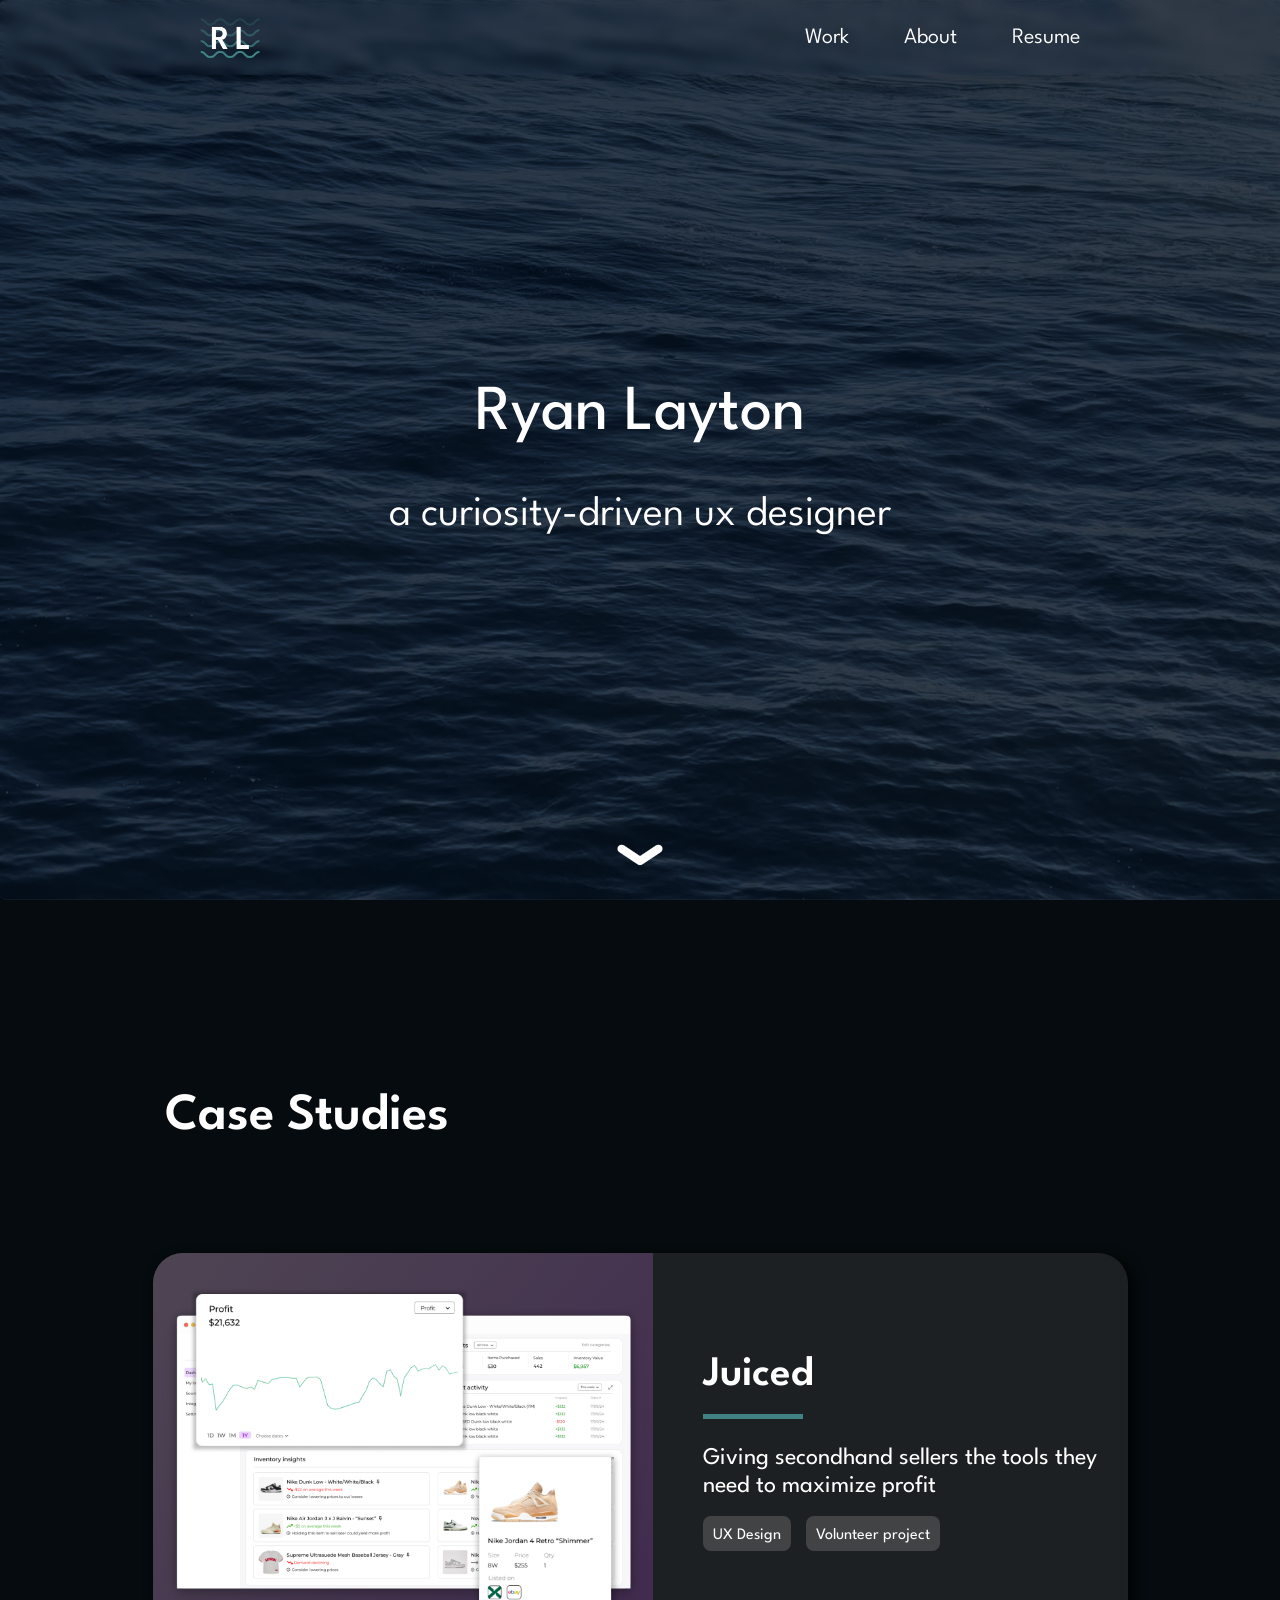
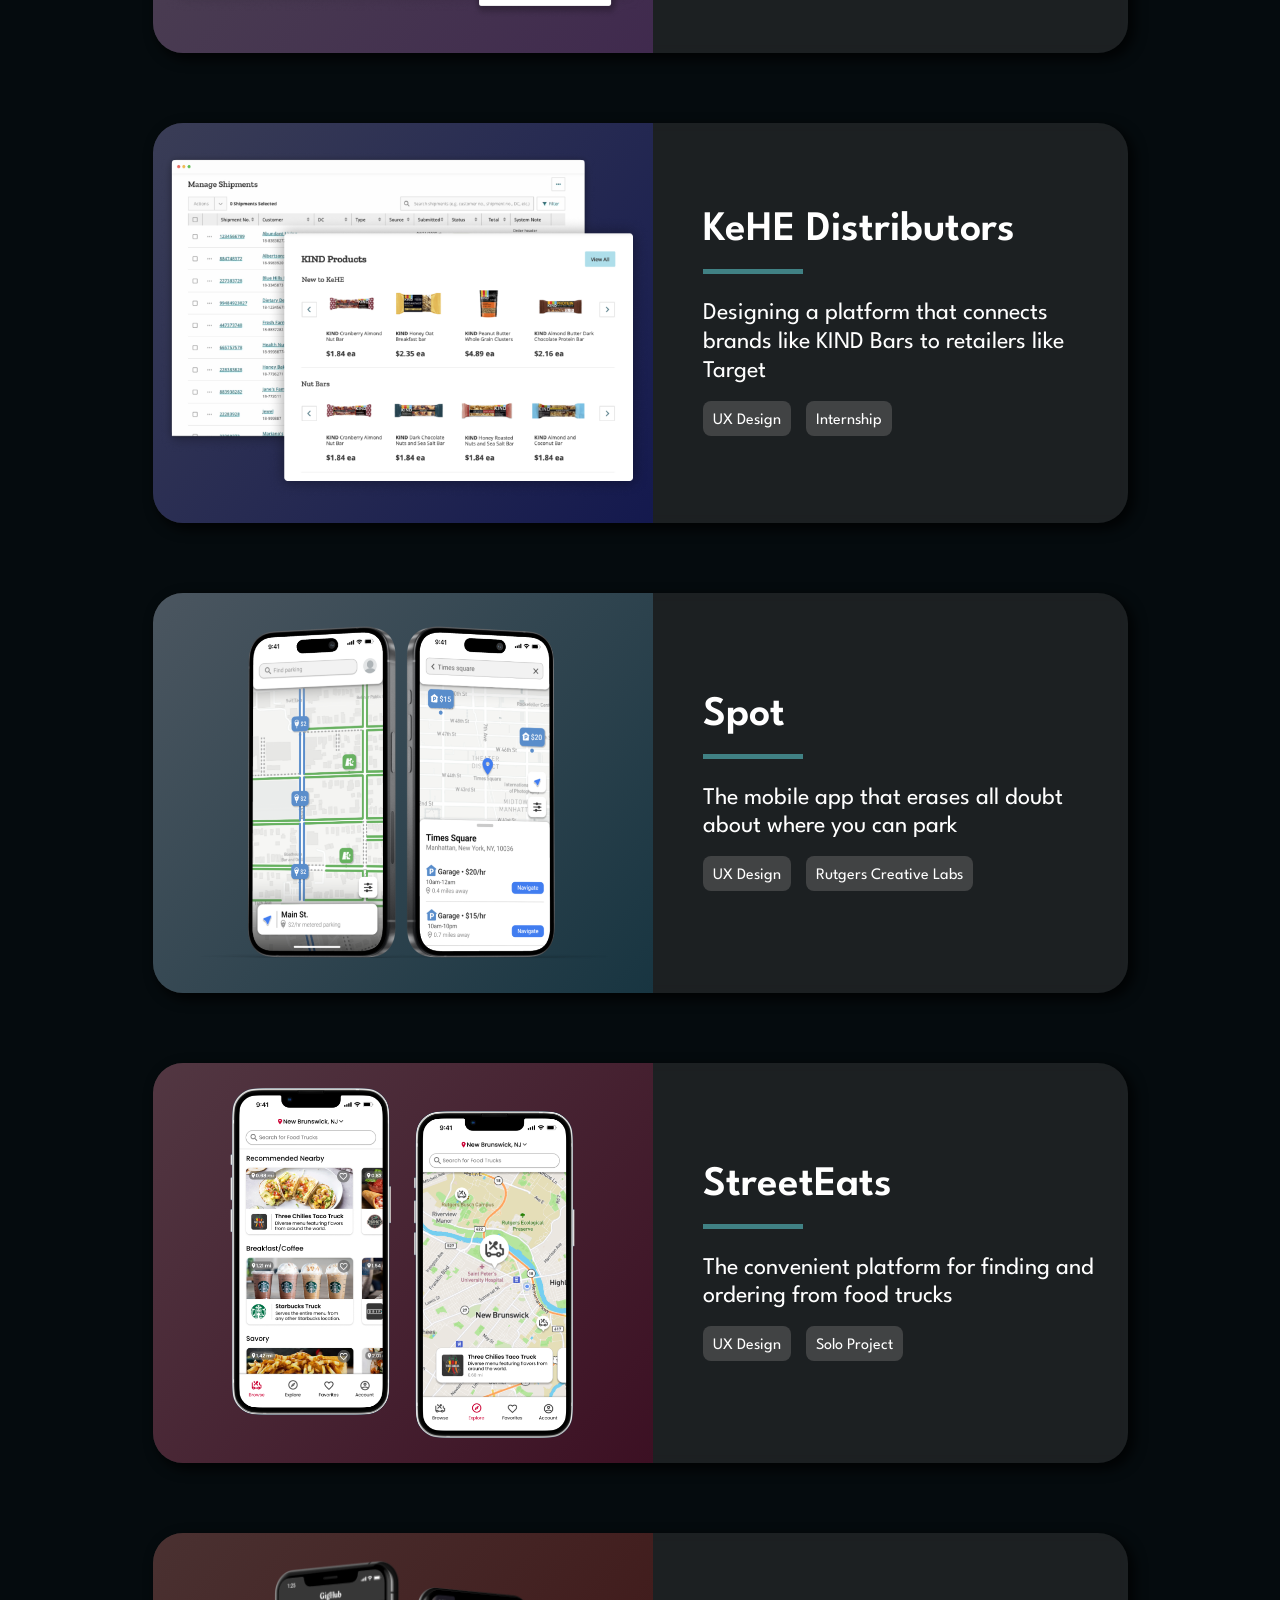
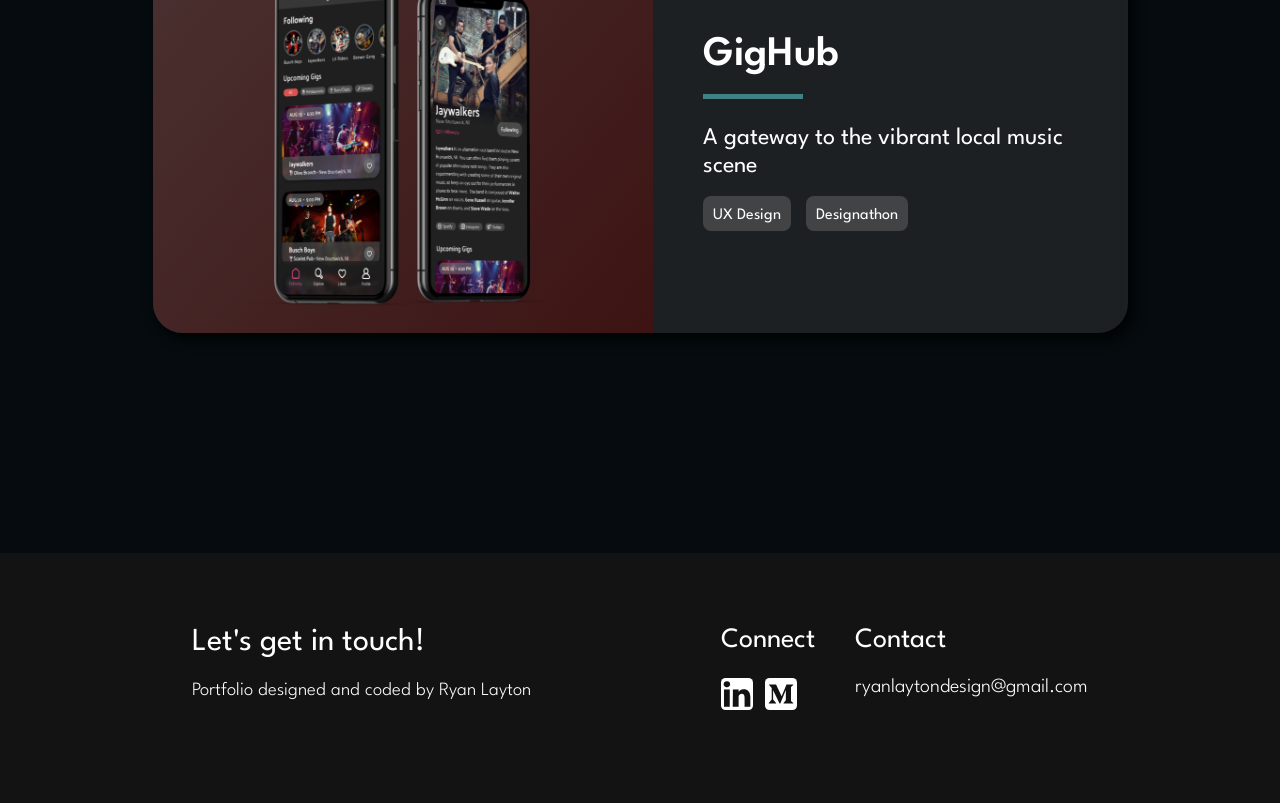
==== index.html @ edfad5f5 "email update, mobile index update" ====
<!DOCTYPE html>
<html lang="en" id="html">
  <style>@font-face {
    font-family: leagueSpartan;
    src: url(League_Spartan/LeagueSpartan-VariableFont_wght.ttf);
  }</style>
  <head>
    <meta charset="UTF-8" />
    <meta name="viewport" content="width=device-width, initial-scale=1.0" />
    <meta http-equiv="X-UA-Compatible" content="ie=edge" />
    <title>Ryan Layton - Portfolio</title>
    <link rel="stylesheet" href="styles.css"/>
    <link rel="icon" href="images/initials.png">
  </head>



  <section class="tabsgrid">
    <div class="name">
      <a href="./index.html"><img src="./images/initials.png" /></a>
    </div>
    <div class="tabs">
      <a id = "worklink" href="#work" onclick="showScroll()">Work</a>  
      <a href="./about.html">About</a>
      <a href="images/RYAN-LAYTON-RESUME.pdf" target="_blank">Resume</a>
    </div>
  </section>

  <section class="mobileHeader">
    <div id="mobilename">
      <a href="./index.html"><img src="./images/initials.png" /></a>
    </div>
    <div>
    <ul class="mobilemenuopen">
      <li><a class="menuItem" href="#work">Work</a></li>
      <li><a class="menuItem" href="./about.html">About</a></li>
      <li><a class="menuItem" href="images/RYAN-LAYTON-RESUME.pdf">Resume</a></li>
    </ul>
    <button class="mobilemenu">
      <i class ="menuIcon"><img src="images/mobilemenu.png" alt=""></i>
      <i class ="closeIcon"><img src="images/close.png" alt=""></i>
      </button>
    </div>
  

  </section>


  <div id="loader" class="center"></div>




  <section id ="landingScreen">

    
    <video id="backgroundvid" autoplay loop muted poster="images/oceanstill.png">
      <source src="" type="video/mp4">
      </video>

      <iframe id ="realbackgroundvid" poster="images/oceanstill.png"
        src="https://www.youtube.com/embed/sc1GUArbsXk?modestbranding=1&fs=0&autoplay=1&mute=1&controls=0&loop=1&rel=0&showinfo=0&playlist=sc1GUArbsXk" title="YouTube video player"
        frameborder="0" allow="accelerometer; autoplay; clipboard-write; encrypted-media; gyroscope; picture-in-picture; web-share" referrerpolicy="strict-origin-when-cross-origin" allowfullscreen></iframe>

      <video id="backgroundvidmobile" autoplay loop muted playsinline poster="images/oceanstill.png">
        <source src="images/myoceanvid3endmobile.mp4" type="video/mp4">
        </video>

      <div id="landingText">
    <h1>Ryan Layton</h1>
    <h2>a curiosity-driven ux designer</h2>
      </div>
    <button id ="workarrow"><img src="images/chevrondown.png" alt="" id = "chevron"></button>
  </section>


    <body id="body">

    <section id="work">

      <div class="workTitle">      
        <h1>Case Studies</h1>
      </div>
      
      <div id="workCards">

        <a href="juiced.html"><div class="workCard"><div class = "imgcontainer"><img src="images/juicedthumbtest.png"loading="lazy"></div><div class="workcardtext"><h2>Juiced</h2><div class="line"></div><p>Giving secondhand sellers the tools they need to maximize profit</p><div class="projecttags"><div class="projecttag">UX Design</div><div class="projecttag">Volunteer project</div></div></div></div></a>
        <a href="kehe.html"><div class="workCard"><div class = "imgcontainer" style="background: linear-gradient(130deg, #3A3D56, #14194E);"><img src="images/kehethumb.png"loading="lazy"></div><div class="workcardtext"><h2>KeHE Distributors</h2><div class="line"></div><p>Designing a platform that connects brands like KIND Bars to retailers like Target</p><div class="projecttags"><div class="projecttag">UX Design</div><div class="projecttag">Internship</div></div></div></div></a>
        <a href="spot.html"><div class="workCard"><div class = "imgcontainer" style="background: linear-gradient(130deg, #4B5660, #183541);"><img src="images/spotthumbnew.png"loading="lazy"></div><div class="workcardtext"><h2>Spot</h2><div class="line"></div><p>The mobile app that erases all doubt about where you can park</p><div class="projecttags"><div class="projecttag">UX Design</div><div class="projecttag">Rutgers Creative Labs</div></div></div></div></a>
        <a href="foodtrucks.html"><div class="workCard"><div class = "imgcontainer" style="background: linear-gradient(130deg, #523742, #3c1023);"><img src="images/foodtruckthumbtest.png"loading="lazy"></div><div class="workcardtext"><h2>StreetEats</h2><div class="line"></div><p>The convenient platform for finding and ordering from food trucks</p><div class="projecttags"><div class="projecttag">UX Design</div><div class="projecttag">Solo Project</div></div></div></div></a>
        <a href="gighub.html"><div class="workCard"><div class = "imgcontainer" style="padding:0; background: linear-gradient(130deg, #4a3131, #3d1313)"><img src="images/gighubthumbtest.png"loading="lazy"></div><div class="workcardtext"><h2>GigHub</h2><div class="line"></div><p>A gateway to the vibrant local music scene	&nbsp;&nbsp;&nbsp;&nbsp;&nbsp;&nbsp;&nbsp;&nbsp;&nbsp;&nbsp;&nbsp;&nbsp;</p><div class="projecttags"><div class="projecttag">UX Design</div><div class="projecttag">Designathon</div></div></div></div></a>
      </div>

      </section>

 <section id="mobilework">

      <div class="workTitle">      
        <h1>Case Studies</h1>
      </div>
      
      <div id="mobileWorkCards">
        <div class="mobileWorkCard"><div><div class = "mobileImgContainer"><img src="images/spotthumbnew.png" loading="lazy" style="max-width:100%; height:auto;"></div><div><h2>Spot</h2><p>The most detailed parking app that accounts for every spot</p></div></div><a href="spot.html"><button>View Case Study</button></a></div>
        <div class="mobileWorkCard"><div><div class = "mobileImgContainer"><img src="images/kehethumb.png" loading="lazy"></div><div><h2>KeHE Distributors</h2><p>Enterprise design for the many processes in a whole foods distribution network</p></div></div><a href="kehe.html"><button>View Case Study</button></a></div>
        <div class="mobileWorkCard"><div><div class = "mobileImgContainer"><img src="images/foodtruckthumbtest.png" loading="lazy" style="max-width:80%; height:auto; margin-left:auto; margin-right:auto;"></div><div><h2>StreetEats</h2><p>The convenient platform for finding and ordering from food trucks</p></div></div><a href="foodtrucks.html"><button>View Case Study</button></a></div>
        <div class="mobileWorkCard"><div><div class = "mobileImgContainer" style="padding:0px;"><img src="images/gighubthumbtest.png" loading="lazy" style="max-width:80%; height:auto; margin-left:auto; margin-right:auto;"></div><div><h2>GigHub</h2><p>A gateway to the vibrant local music scene</p></div></div><a href="gighub.html"><button>View Case Study</button></a></div>
      </div>

    

    </section>

    <section id="footer">
      <div id="allFooterText">
      <div><div id="footerTitle">Let's get in touch!</div>    <div>
      <h3 id="footerNote">Portfolio designed and coded by Ryan Layton</h3>
    </div>  </div>
        <div style="margin-left:150px;">
          <h2>Connect</h2>
          <a href="https://www.linkedin.com/in/laytonryan/" target="_blank" style="margin-right:8px;"><img src="images/linkedin.svg" alt="" style ="height: 32px; width:32px;"></a>
          <a href="https://medium.com/@rylay" target="_blank" ><img src="images/medium.svg" alt="" style ="height: 32px; width:32px;"></a>
    </div>
    <div>
      <h2>Contact</h2>
      <a href="mailto:ryanlaytondesign@gmail.com" target="_blank">ryanlaytondesign@gmail.com</a>
      
    </div>


  </div>
    </section>
    <script src="script.js"></script>
    </body>
    </html>
---- styles.css ----
html{
  scroll-behavior: smooth;
}


.center {
  position: absolute;
  top: 0;
  bottom: 0;
  left: 0;
  right: 0;
  margin: auto;
  overflow:hidden;
}



#loader {    
  --r1: 154%;
  --r2: 68.5%;
  width:60px;
  height:60px;
  border-radius: 50%; 
  background:
    radial-gradient(var(--r1) var(--r2) at top   ,#0000 79.5%,#408184 80%),
    radial-gradient(var(--r1) var(--r2) at bottom,#408184 79.5%,#0000 80%),
    radial-gradient(var(--r1) var(--r2) at top   ,#0000 79.5%,#408184 80%),
    white;
  background-size: 50.5% 220%;
  background-position: -100% 0%,0% 0%,100% 0%;
  background-repeat:no-repeat;
  animation:wave 2s infinite linear;
}
@keyframes wave {
    33%  {background-position:    0% 33% ,100% 33% ,200% 33% }
    66%  {background-position: -100%  66%,0%   66% ,100% 66% }
    100% {background-position:    0% 100%,100% 100%,200% 100%}
}

.tabsgrid {
  width: 100%;
  height: 75px;
  display: flex;
  justify-content: space-between;
  background-color: rgba(52, 52, 52, 0.045);
  backdrop-filter: blur(5px);
  color: white;
  position: fixed;
  z-index: 3;
  box-shadow: 0px 18px 28px -10px rgba(0, 0, 0, 0.136);
}

.header {
  grid-area: header;
  background-color: black;
}

.tabs {
  display: flex;
  justify-content: space-between;
  align-items: center;
  text-decoration: none;
  width: 275px;
  color: white;
  margin-right:200px;
}

.name {
  display: flex;
  align-items: center;
  justify-content: center;
  margin-left:200px;
}

.tabs a {
  color: white;
  font-size: 22px;
  text-decoration: none;
  font-weight:350;
}

a.tabsgrid:hover {
  color: gray;
}

a:hover {
  color: gray;
}




.name img {
  width: 60px;
  height:auto;
  display: flex;
  align-items: center;
  justify-content: center;

}


.mobileHeader
{
  display:flex;
  height:48px;
  width:100vw;
  justify-content: space-between;
  top:0;
  position: fixed;
  color:white;
  display:none;
  background-color: rgba(52, 52, 52, 0.714);
  backdrop-filter: blur(10px);
  z-index: 3;
  box-shadow: 0px 18px 28px -10px rgba(0,0,0,0.73);
}


.closeIcon {
  display: none;
  z-index: 90;
}

.closeIcon img{
  max-width:24px;
  max-height:24px;
}

.mobilemenuopen{
  position: absolute;
  transform: translateY(-105%);
  transition: transform 0.4s;
  margin-top:0px;
  margin-left:-100px !important;
  margin-right: -100px !important;
  padding-top:100px;
  padding-left:0px;
  padding-right:0px;
  top: 0;
  left: 0;
  right: 0;
  bottom: 0;
  z-index: 10;
  background: rgba(0, 0, 0, 0.926);
  color: white;
  list-style: none;
  display: flex;
  flex-direction:column;
  align-items: center;
  align-content: center;
  justify-self: center;
  border:0px;
  margin-top: -18px;
  height:110vh;
}

.mobilemenuopen li{
  display:flex;
  flex-direction: column;
  align-content: center;
  justify-content: center;
  align-items: center;
  justify-content: center;
  width:100vw;

}
.menuItem{
  align-self:center;
  align-items: center;
  align-content:center;
  justify-content: center;
  justify-items: center;
  width:100%;
  text-align: center;
}


.mobilemenu{
  width:40px;
  height:40px;
  padding:25px;
  display:flex;
  margin-right:10px;
  justify-content: center;
  align-items: center;
  cursor: pointer;
  background-color: #0000;
  border: none;
  z-index: 50;
}

.mobilemenu img{
  height:32px;
  width:32px;
}

#mobilename {
  justify-self: flex-start;
  display:flex;
  justify-content: center;
  align-items: center;
}

#mobilename img {
  width: 80px;
  height:auto;
  padding:25px;
}


.mobilemenuopen a{
  text-decoration: none;
  color: white;
  font-size:28px;
  align-self:center;
  margin-left: auto;
  margin-right:auto;
}

.mobilemenuopen li{
  margin:25px;
}

.showMenu {
  transform: translateY(0);
}






#backgroundvid {
  height: 100vh;
  width: 100vw;
  object-fit: fill;
  left: 0;
  right: 0;
  top: 0;
  bottom: 0;
  z-index: -3;
  position:absolute;
}

#realbackgroundvid {
  min-height: 115vh;
  width: 200%;
  object-fit: fill;
  left: 0;
  right: 0;
  top: 0;
  bottom: 0;
  z-index: -1;
  margin-top:-100px;
  margin-bottom:-100px;
}


#backgroundvidmobile {
  width: 100%;
  height: 100vh;
  object-fit: cover;
  left: 0;
  right: 0;
  top: 0;
  bottom: 0;
  z-index: -1;
  display:none;
}

body{
  height:100%;
  background-color: #050B0E;
  margin: 0px;
  font-family: leagueSpartan;

}



#landingScreen{
  background-color: rgba(0, 12, 29, 0.794);
  height: 100vh;
  max-width: 100vw;
  display: flex;
  flex-direction: column;
  align-items: center;
  justify-content: center;
  color: white;
  scroll-snap-align: start;

}

#landingScreen h1{
  font-size:64px;
  font-weight:450;
}

#landingScreen h2{
  font-size: 42px;
  font-weight:350;
}

#landingText {
  position:absolute;
  top:auto;
  bottom:auto;
  text-align: center;
  align-self:center;
  justify-self: center;
}


#workarrow{
  position: absolute;
  bottom: 20px;
  border:none;
  background-color: #0000;
  cursor: pointer;
  height:60px;
  width:60px;
  display:flex;
  flex-direction: column;
  align-items: center;
}

#workarrow img{
  height:auto;
  width:60px;
}

#work{
  scroll-snap-align: start; 
  background-repeat: no-repeat;
  display: flex;
  flex-direction: column;
  align-items: center;
  padding-top: 150px;
  padding-left:20%;
  padding-right:20%;
  max-width: 100vw;
  padding-bottom:150px;


  background-image: url("images/topobg.png");
  background-position: center 300px;
  background-attachment:fixed;
  
  background-size: cover;

    }

#mobilework{
  display:none;
}

#work a{
  text-decoration: none;
}

#workCards{
  justify-content: left;
  align-items: left;
}

#work h1{
color: white;
font-size:52px;
align-self: flex-start;
width: 950px;
font-weight: 600;
}

#work h3{
    font-size:22px;
    font-weight: 400;
    line-height: 25px;
  }


.workCard{
  display: flex;
  justify-content: center;
  align-items: center;
  margin: 70px 50px 70px 50px;
  color: white;
  height:400px;
  width: 950px;
  box-shadow: 5px 5px 12px 2px rgba(0, 0, 0, 0.715);
  background-color: #4040406a;
  backdrop-filter: blur(5px);
  border-radius: 30px;
  padding:0px 25px 0px 0px;
  transition-duration: 0.3s; 
  transition-timing-function: ease; 
}

.workCard .line{
background-color: #408184;
height:5px;
width:100px;
margin-left:50px;
}

.mobileWorkCard{
  display:none;
}

.workCard h2{
  margin:0px 50px 20px 50px;
  font-size: 42px;
  font-weight:600;
  
}

.workCard p{
  margin:25px 0px 15px 50px;
  font-size:24px;
  line-height: 1.2;
}

.workCard .projecttags{
display:flex;
flex-direction: row;
margin:0px 0px 0px 50px;
}

.workCard .projecttag{
  background-color: #6f6f6f74;
  padding:12px 10px 8px 10px;
  margin:0px 15px 0px 0px;
  border-radius: 8px;
}

.workCard:hover{
  cursor: pointer;
  transform: scale(1.05);
  box-shadow: 5px 5px 18px 4px rgba(0, 0, 0, 0.553);
  transition: 0.5s;
}

.workCards a{
  text-decoration: none;
}

.imgcontainer
{
  width: 500px;
  min-width:500px;
  max-width:500px;
  height: 400px;
  display:flex;
  justify-content: center;
  border-radius: 30px 0px 0px 30px;
  padding:0px;
  background: linear-gradient(130deg, #4E4553, #402A4E);
  object-fit: scale-down;
}

.imgcontainer img
{
max-width: 500px;
margin:25px 25px 25px 25px;
object-fit: scale-down;
}

.workcardtext{
  width:550px;
  margin-top:0px;
}






#otherWorkCards{
  display: flex;
  flex-direction: row;
  flex-wrap:wrap;
  justify-content: space-between;
  color: white;
  width: 950px;
}

#otherWorkCards a {
text-decoration: none;
color:white;
}

.otherWorkCard{
  display: flex;
  flex-direction: column;
  justify-content: center;
  color: white;
  height:350px;
  width: 350px;
  margin-top: 50px;
  margin-bottom: 50px;
}


.otherWorkCard:hover{
  cursor: pointer;
  filter: brightness(60%)
}


.otherWorkCard img{
  width: 300px;
  height: 300px;
  object-fit: cover;
  border-radius:30px;
  box-shadow: 5px 5px 10px 2px rgba(0,0,0,.8);
}

#footer{
  height:250px;
  background-color: #131313;
  color: white;
  padding-left: 20%;
  padding-right:20%;
  display: flex;
  flex-direction: row;
}

#footerTitle{
  font-size:32px;
}

#footer h2
{
  font-weight:400;
  margin-bottom:25px;
  font-size:28px;
}

#footer h3
{
  font-weight:300;
  margin-top:25px;
}

#footerimg{
  height:175px;
  width:225px;
  margin-right: 50px;
  margin-top:50px;
  border-radius:30px;
}

#footer a{
  text-decoration: none;
  color: white;
  font-size: 20px;
  font-weight:300;
}


#footer a:hover{
  filter: brightness(60%)
}
#allFooterText
{
width:100%;
margin-top:50px;
display:flex;
flex-direction: row;
justify-content: space-between;
width:1000px;
margin-left:auto;
margin-right:auto;
}

#footerTitle{
  width:auto;
  margin-top:25px;
}

#footerNote{
  font-weight:200;
}

#footerText
{
  width: auto;  
  display:flex;
  justify-content: space-between;
  flex-direction: row;
}

@media  (min-aspect-ratio: 18/9) 

{ 
  #realbackgroundvid {
    min-height: 125vh;
    width: 200vw;
    object-fit: fill;
    left: 0;
    right: 0;
    top: 0;
    bottom: 0;
    z-index: -1;
    margin-top:-100px;
    margin-bottom:-100px;
  }
  }

  @media  (min-aspect-ratio: 20/9) 

{ 
  #realbackgroundvid {
    min-height: 140vh;
    width: 200vw;
    object-fit: fill;
    left: 0;
    right: 0;
    top: 0;
    bottom: 0;
    z-index: -1;
    margin-top:-100px;
    margin-bottom:-100px;
  }
  }


@media screen and (max-width: 850px) {

  .tabsgrid {
    display:none;
  }


  .mobileHeader{
    display:flex;
  }
  


  .mobilemenu{
    width:50px;
    height:50px;
    display:flex;
    justify-content: center;
    align-items: center;
    cursor: pointer;
    background-color: #0000;
    border: none;
    z-index: 8;
    
  }
  


  #mobilename {
    justify-self: flex-start;
    display:flex;
    justify-content: center;
    align-items: center;
  }
  

  .mobilemenu img{
    height:32px;
    width:32px;
  }

  #mobilename img {
    width: 45px;
    height:auto;
    padding:25px;
  }
 
  #backgroundvidmobile {
    width: 100%;
    height: 100vh;
    object-fit: cover;
    left: 0;
    right: 0;
    top: 0;
    bottom: 0;
    z-index: -1;
    display:initial;
  }



#backgroundvid {
  width: 100%;
  height: 100vh;
  object-fit: cover;
  left: 0;
  right: 0;
  top: 0;
  bottom: 0;
  z-index: -1;
  display:none;
}

#landingScreen{
  background-color: rgba(0, 13, 30, 0.787);
 
}
#landingScreen img{
  height:48px !important;
  width:48px !important;
 
}
  
  #landingScreen h1{
    font-size:42px;
    font-weight:450;
    margin-left:20px;
    margin-right:20px;
  }
  
  #landingScreen h2{
    font-size: 24px;
    font-weight:350;
    margin-left:20px;
    margin-right:20px;    
    line-height: 30px;
  }
  
#body{
  height:100%;
  background-color: black;
  margin: 0px;
  font-family: leagueSpartan;
width:100%;
}

#work{
display:none;
}

#mobilework{
  display:initial;
  background-color:#050B0E;
  width:100%;
}

.workTitle
{
  justify-self: flex-start;
  align-self: flex-start;
}


#mobileWorkCards{
  display:flex;
  flex-direction: column;
width:100%;
}

#mobilework h1{
color: white;
font-size:28px;
font-weight: 600;
}

#mobilework h3{
    font-size:22px;
    font-weight: 400;
    line-height: 25px;
  }


.workCard{
  display:none;
}

.mobileWorkCard{
display:flex;
flex-direction: column;
width:100%;

}

.mobileWorkCard button{
  font-family: leagueSpartan;
  margin: 18px 0px 0px 0px;
  width:100%;
  height: 40px;
  background: #408184;
  border: none;
  border-radius: 34px;
  color: white;
  font-size: 18px;
  box-shadow: 5px 5px 10px 2px rgba(0,0,0,.8);

}


.mobileworkCard button:hover{
  cursor: pointer;
  filter: brightness(60%)
}


.mobileWorkCard h2{
  font-size: 32px;
  font-weight:600;
  margin:18px 0 12px 12px;
}

.mobileWorkCard p{
  margin:8px 0px 12px 12px;
  font-size:22px;
  line-height: 24px;
}

.mobileImgContainer
{

  display:flex;
  justify-content: center;
  border-radius: 30px;
  box-shadow: 5px 5px 12px 2px rgba(0, 0, 0, 0.715);
  background-color: #2d2d2d98;
  backdrop-filter: blur(5px);
  margin-left:12px;
  margin-right:12px;
  }


.mobileImgContainer img{
width:95%;
margin:25px;

}



#footer{
  height:auto;
  background-color: #131313;
  color: white;
  display: flex;
  padding-left:20px;
  padding-right:20px;
  flex-wrap: wrap;
}

#footerTitle{
  font-size:26px;
  background-color: #131313;
}
#footer h2
{
  font-weight:400;
  margin-top:42px;
  font-size:20px;
  margin-bottom:12px;
  background-color: #131313;
}

#footer h3
{
  font-weight:400;
  margin-top:42px;
  font-size:18px;
  margin-bottom:64px;
  background-color: #131313;

}

#footerimg{
  display:none;
}

#footer a{
  text-decoration: none;
  color: white;
  font-size: 18px;
  background-color: #131313;
}


#footer a:hover{
  filter: brightness(60%)
}
#allFooterText
{
  
width:100%;
margin-top:32px;
background-color: #131313;
}

#footerTitle{
  width:auto;
  background-color: #131313;
}

#footerText
{
  width: auto;  
  display:flex;
  flex-direction: column;
  justify-content: space-between;
  margin-top:12px;
  background-color: #131313;
}

.tabsgrid {
  display:none;
}


.mobileHeader{
  display:flex
}



#mobilename {
  justify-self: flex-start;
  display:flex;
  justify-content: center;
  align-items: center;
}





.workCard{
  display:none !important;
}

}


@media screen and (min-width: 850px) and (max-width: 1700px){

  .workCard{
    display: flex;
    justify-content: center;
    align-items: center;
    margin: 70px 50px 70px 50px;
    color: white;
    height:400px;
    width: 950px;
  }
  
  #footer{
    height:250px;
    background-color: #131313;
    color: white;
    padding-left: 15%;
    padding-right:15%;
    display: flex;
    align-items: space-evenly;
  }
  


}
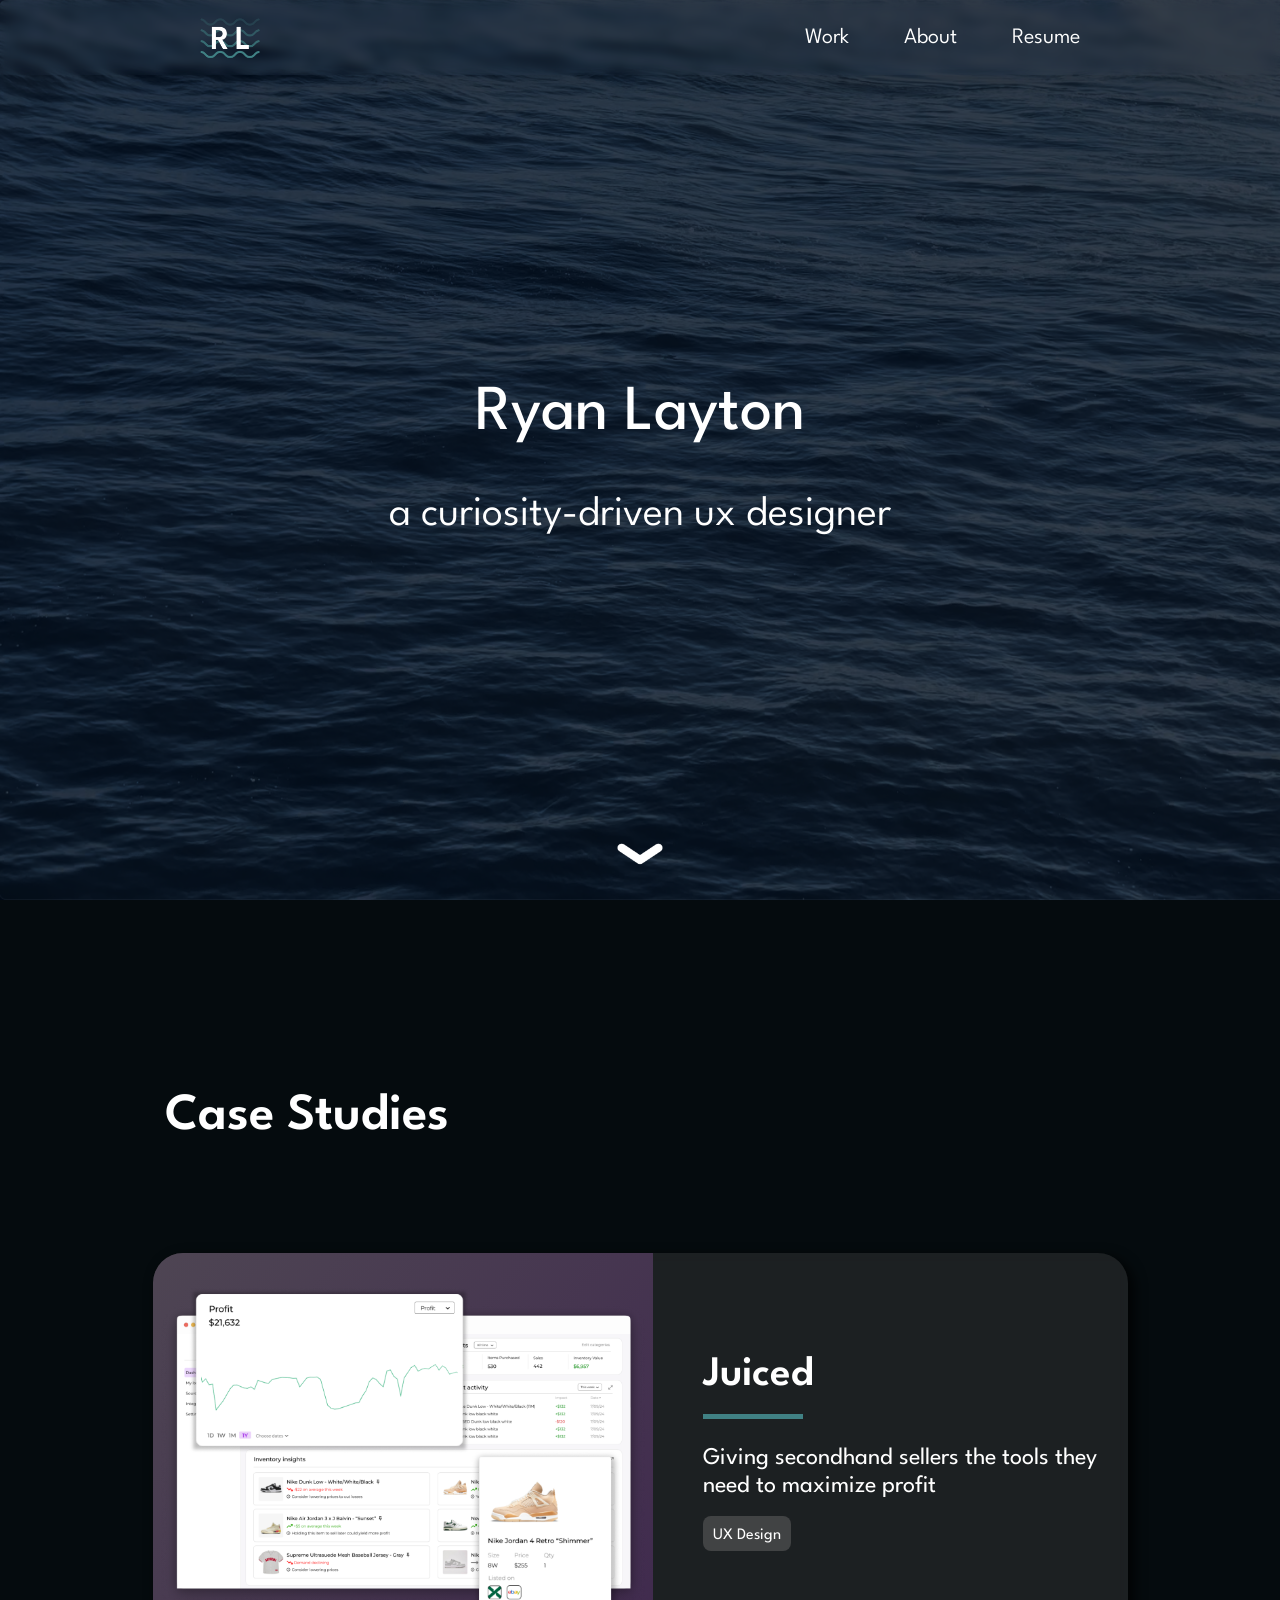
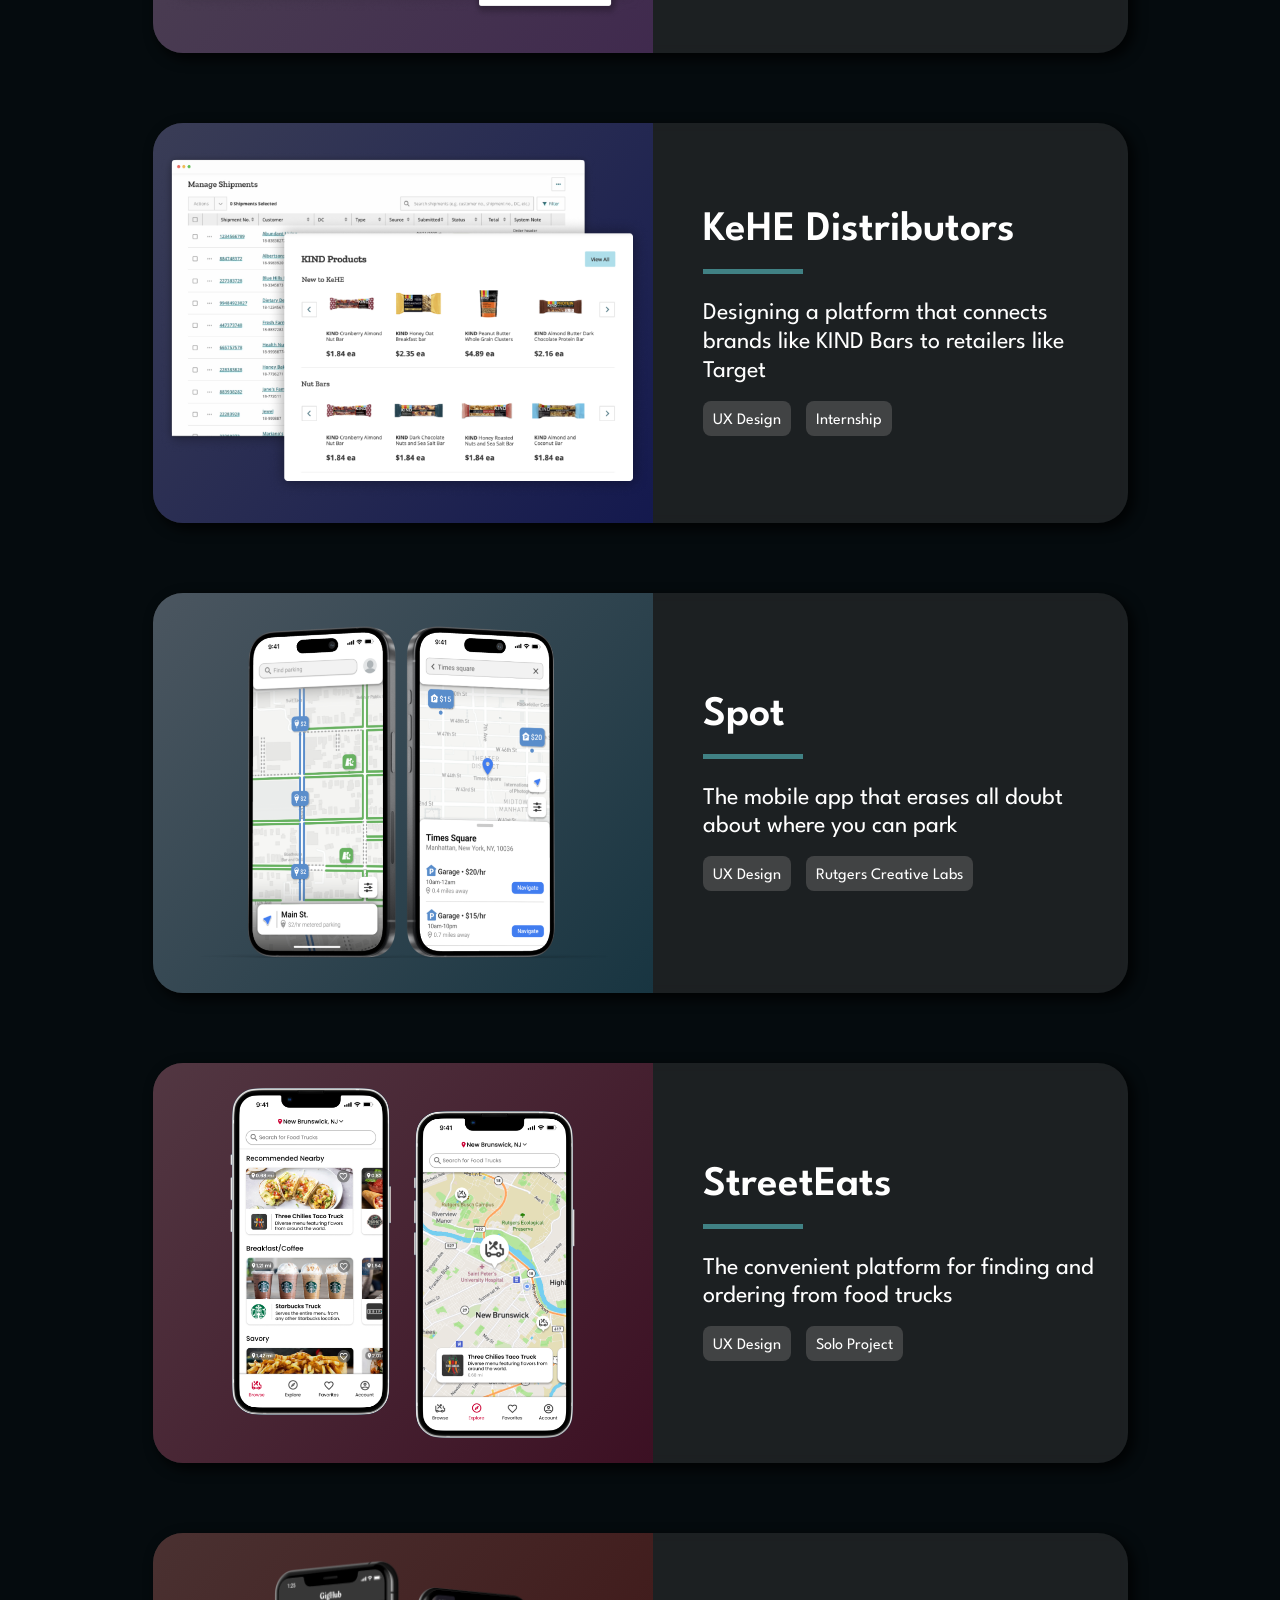
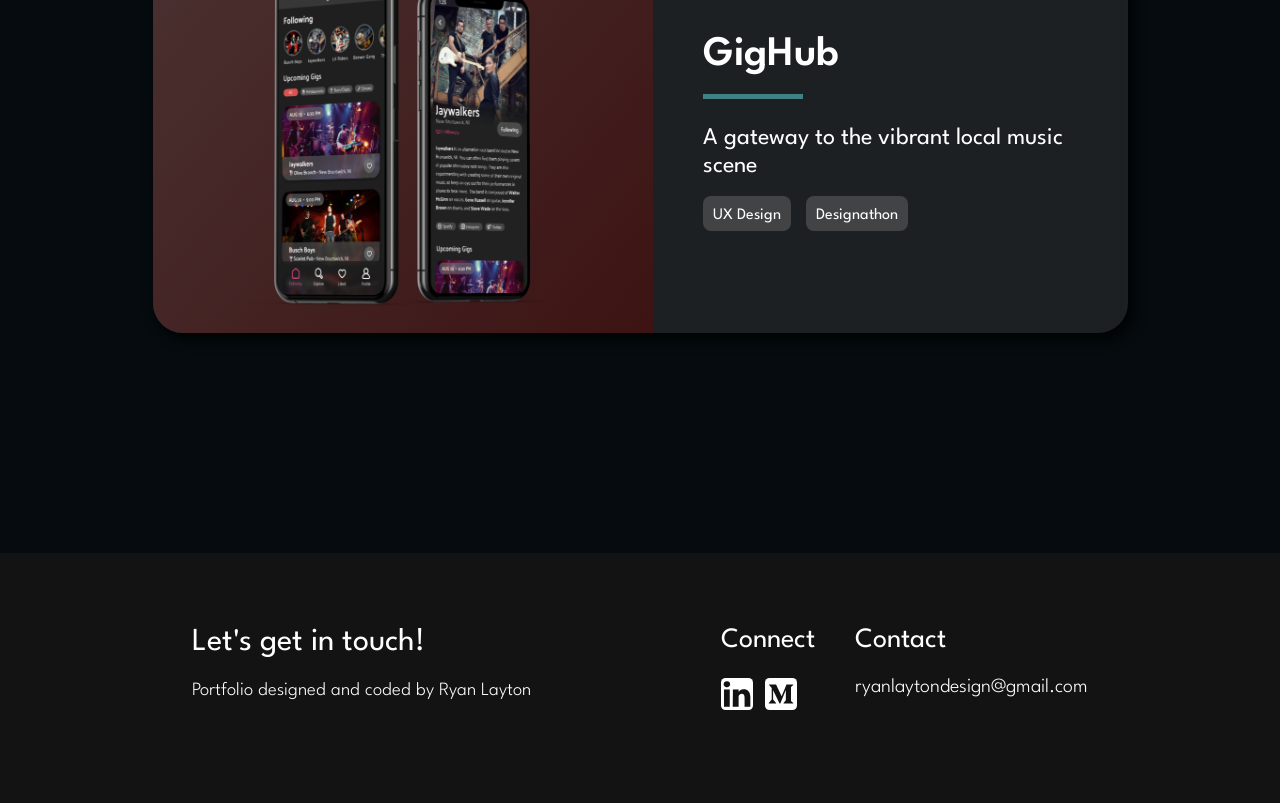
==== commit 3d823084: "work link fix" ====
--- a/index.html
+++ b/index.html
@@ -20,7 +20,7 @@
       <a href="./index.html"><img src="./images/initials.png" /></a>
     </div>
     <div class="tabs">
-      <a id = "worklink" href="#work" onclick="showScroll()">Work</a>  
+      <a id = "worklink" href="index.html#work" onclick="showScroll()">Work</a>  
       <a href="./about.html">About</a>
       <a href="images/RYAN-LAYTON-RESUME.pdf" target="_blank">Resume</a>
     </div>
@@ -63,28 +63,28 @@
         frameborder="0" allow="accelerometer; autoplay; clipboard-write; encrypted-media; gyroscope; picture-in-picture; web-share" referrerpolicy="strict-origin-when-cross-origin" allowfullscreen></iframe>
 
       <video id="backgroundvidmobile" autoplay loop muted playsinline poster="images/oceanstill.png">
-        <source src="images/myoceanvid3endmobile.mp4" type="video/mp4">
+        <source src="" type="video/mp4">
         </video>
 
       <div id="landingText">
     <h1>Ryan Layton</h1>
     <h2>a curiosity-driven ux designer</h2>
       </div>
-    <button id ="workarrow"><img src="images/chevrondown.png" alt="" id = "chevron"></button>
+    <a href="#work" id ="workarrow"><img src="images/chevrondown.png" alt=""></a>
   </section>
 
 
     <body id="body">
 
     <section id="work">
-
+      <div id="realwork"></div>
       <div class="workTitle">      
         <h1>Case Studies</h1>
       </div>
       
       <div id="workCards">
 
-        <a href="juiced.html"><div class="workCard"><div class = "imgcontainer"><img src="images/juicedthumbtest.png"loading="lazy"></div><div class="workcardtext"><h2>Juiced</h2><div class="line"></div><p>Giving secondhand sellers the tools they need to maximize profit</p><div class="projecttags"><div class="projecttag">UX Design</div><div class="projecttag">Volunteer project</div></div></div></div></a>
+        <a href="juiced.html"><div class="workCard"><div class = "imgcontainer"><img src="images/juicedthumbtest.png"loading="lazy"></div><div class="workcardtext"><h2>Juiced</h2><div class="line"></div><p>Giving secondhand sellers the tools they need to maximize profit</p><div class="projecttags"><div class="projecttag">UX Design</div></div></div></div></a>
         <a href="kehe.html"><div class="workCard"><div class = "imgcontainer" style="background: linear-gradient(130deg, #3A3D56, #14194E);"><img src="images/kehethumb.png"loading="lazy"></div><div class="workcardtext"><h2>KeHE Distributors</h2><div class="line"></div><p>Designing a platform that connects brands like KIND Bars to retailers like Target</p><div class="projecttags"><div class="projecttag">UX Design</div><div class="projecttag">Internship</div></div></div></div></a>
         <a href="spot.html"><div class="workCard"><div class = "imgcontainer" style="background: linear-gradient(130deg, #4B5660, #183541);"><img src="images/spotthumbnew.png"loading="lazy"></div><div class="workcardtext"><h2>Spot</h2><div class="line"></div><p>The mobile app that erases all doubt about where you can park</p><div class="projecttags"><div class="projecttag">UX Design</div><div class="projecttag">Rutgers Creative Labs</div></div></div></div></a>
         <a href="foodtrucks.html"><div class="workCard"><div class = "imgcontainer" style="background: linear-gradient(130deg, #523742, #3c1023);"><img src="images/foodtruckthumbtest.png"loading="lazy"></div><div class="workcardtext"><h2>StreetEats</h2><div class="line"></div><p>The convenient platform for finding and ordering from food trucks</p><div class="projecttags"><div class="projecttag">UX Design</div><div class="projecttag">Solo Project</div></div></div></div></a>
@@ -100,8 +100,9 @@
       </div>
       
       <div id="mobileWorkCards">
-        <div class="mobileWorkCard"><div><div class = "mobileImgContainer"><img src="images/spotthumbnew.png" loading="lazy" style="max-width:100%; height:auto;"></div><div><h2>Spot</h2><p>The most detailed parking app that accounts for every spot</p></div></div><a href="spot.html"><button>View Case Study</button></a></div>
-        <div class="mobileWorkCard"><div><div class = "mobileImgContainer"><img src="images/kehethumb.png" loading="lazy"></div><div><h2>KeHE Distributors</h2><p>Enterprise design for the many processes in a whole foods distribution network</p></div></div><a href="kehe.html"><button>View Case Study</button></a></div>
+        <div class="mobileWorkCard"><div><div class = "mobileImgContainer"><img src="images/juicedthumbtest.png" loading="lazy" style="max-width:100%; height:auto;"></div><div><h2>Juiced</h2><p>Giving secondhand sellers the tools they need to maximize profit</p></div></div><a href="juiced.html"><button>View Case Study</button></a></div>
+        <div class="mobileWorkCard"><div><div class = "mobileImgContainer"><img src="images/kehethumb.png" loading="lazy"></div><div><h2>KeHE Distributors</h2><p>Designing a platform that connects brands like KIND Bars to retailers like Target</p></div></div><a href="kehe.html"><button>View Case Study</button></a></div>
+        <div class="mobileWorkCard"><div><div class = "mobileImgContainer"><img src="images/spotthumbnew.png" loading="lazy" style="max-width:100%; height:auto;"></div><div><h2>Spot</h2><p>The mobile app that erases all doubt about where you can park</p></div></div><a href="spot.html"><button>View Case Study</button></a></div>
         <div class="mobileWorkCard"><div><div class = "mobileImgContainer"><img src="images/foodtruckthumbtest.png" loading="lazy" style="max-width:80%; height:auto; margin-left:auto; margin-right:auto;"></div><div><h2>StreetEats</h2><p>The convenient platform for finding and ordering from food trucks</p></div></div><a href="foodtrucks.html"><button>View Case Study</button></a></div>
         <div class="mobileWorkCard"><div><div class = "mobileImgContainer" style="padding:0px;"><img src="images/gighubthumbtest.png" loading="lazy" style="max-width:80%; height:auto; margin-left:auto; margin-right:auto;"></div><div><h2>GigHub</h2><p>A gateway to the vibrant local music scene</p></div></div><a href="gighub.html"><button>View Case Study</button></a></div>
       </div>
@@ -115,12 +116,12 @@
       <div><div id="footerTitle">Let's get in touch!</div>    <div>
       <h3 id="footerNote">Portfolio designed and coded by Ryan Layton</h3>
     </div>  </div>
-        <div style="margin-left:150px;">
+        <div class="footerLinks">
           <h2>Connect</h2>
           <a href="https://www.linkedin.com/in/laytonryan/" target="_blank" style="margin-right:8px;"><img src="images/linkedin.svg" alt="" style ="height: 32px; width:32px;"></a>
           <a href="https://medium.com/@rylay" target="_blank" ><img src="images/medium.svg" alt="" style ="height: 32px; width:32px;"></a>
     </div>
-    <div>
+    <div id="footerContact">
       <h2>Contact</h2>
       <a href="mailto:ryanlaytondesign@gmail.com" target="_blank">ryanlaytondesign@gmail.com</a>
       
--- a/styles.css
+++ b/styles.css
@@ -343,7 +343,7 @@
   padding-bottom:150px;
 
 
-  background-image: url("images/topobg.png");
+  background: #050B0E;
   background-position: center 300px;
   background-attachment:fixed;
   
@@ -571,6 +571,10 @@
 width:1000px;
 margin-left:auto;
 margin-right:auto;
+}
+
+.footerLinks{
+  margin-left:150px;
 }
 
 #footerTitle{
@@ -681,10 +685,21 @@
     top: 0;
     bottom: 0;
     z-index: -1;
-    display:initial;
-  }
-
-
+    display:none;
+  }
+
+  #realbackgroundvid {
+    min-height: 115vh;
+    width: 430%;
+    object-fit: fill;
+    left: 0;
+    right: 0;
+    top: 0;
+    bottom: 0;
+    z-index: -1;
+    margin-top:-100px;
+    margin-bottom:-100px;
+  }
 
 #backgroundvid {
   width: 100%;
@@ -700,7 +715,8 @@
 
 #landingScreen{
   background-color: rgba(0, 13, 30, 0.787);
- 
+ overflow-y:hidden;
+ overflow-x:hidden;
 }
 #landingScreen img{
   height:48px !important;
@@ -745,6 +761,8 @@
 {
   justify-self: flex-start;
   align-self: flex-start;
+  margin-top:50px;
+  margin-left:12px;
 }
 
 
@@ -752,6 +770,7 @@
   display:flex;
   flex-direction: column;
 width:100%;
+color: white;
 }
 
 #mobilework h1{
@@ -774,14 +793,15 @@
 .mobileWorkCard{
 display:flex;
 flex-direction: column;
-width:100%;
+width:98%;
+margin-top:100px;
 
 }
 
 .mobileWorkCard button{
   font-family: leagueSpartan;
   margin: 18px 0px 0px 0px;
-  width:100%;
+  width:98%;
   height: 40px;
   background: #408184;
   border: none;
@@ -834,36 +854,48 @@
 
 
 #footer{
-  height:auto;
+  height:150px;
   background-color: #131313;
   color: white;
   display: flex;
-  padding-left:20px;
-  padding-right:20px;
+  padding-left:0px;
+  padding-right:0px;
   flex-wrap: wrap;
+  margin-top: 40px;
+  margin-left:0px;
+
 }
 
 #footerTitle{
-  font-size:26px;
+  font-size:20px;
   background-color: #131313;
 }
 #footer h2
-{
-  font-weight:400;
-  margin-top:42px;
-  font-size:20px;
-  margin-bottom:12px;
-  background-color: #131313;
-}
-
-#footer h3
 {
   font-weight:400;
   margin-top:42px;
   font-size:18px;
+  margin-bottom:12px;
+  background-color: #131313;
+}
+
+#footer h3
+{
+  font-weight:400;
+  margin-top:42px;
+  font-size:14px;
   margin-bottom:64px;
   background-color: #131313;
-
+  
+}
+
+.footerLinks{
+  margin-left:0px;
+  margin-top:-45px !important;
+}
+
+#footerContact{
+  margin-bottom:40px;
 }
 
 #footerimg{
@@ -873,7 +905,7 @@
 #footer a{
   text-decoration: none;
   color: white;
-  font-size: 18px;
+  font-size: 14px;
   background-color: #131313;
 }
 
@@ -883,22 +915,27 @@
 }
 #allFooterText
 {
-  
+display: flex;
+flex-direction: column;
 width:100%;
 margin-top:32px;
+margin-left:12px;
 background-color: #131313;
 }
 
 #footerTitle{
   width:auto;
   background-color: #131313;
-}
+  margin-bottom:0px;
+}
+
+
 
 #footerText
 {
   width: auto;  
   display:flex;
-  flex-direction: column;
+  flex-direction: row;
   justify-content: space-between;
   margin-top:12px;
   background-color: #131313;
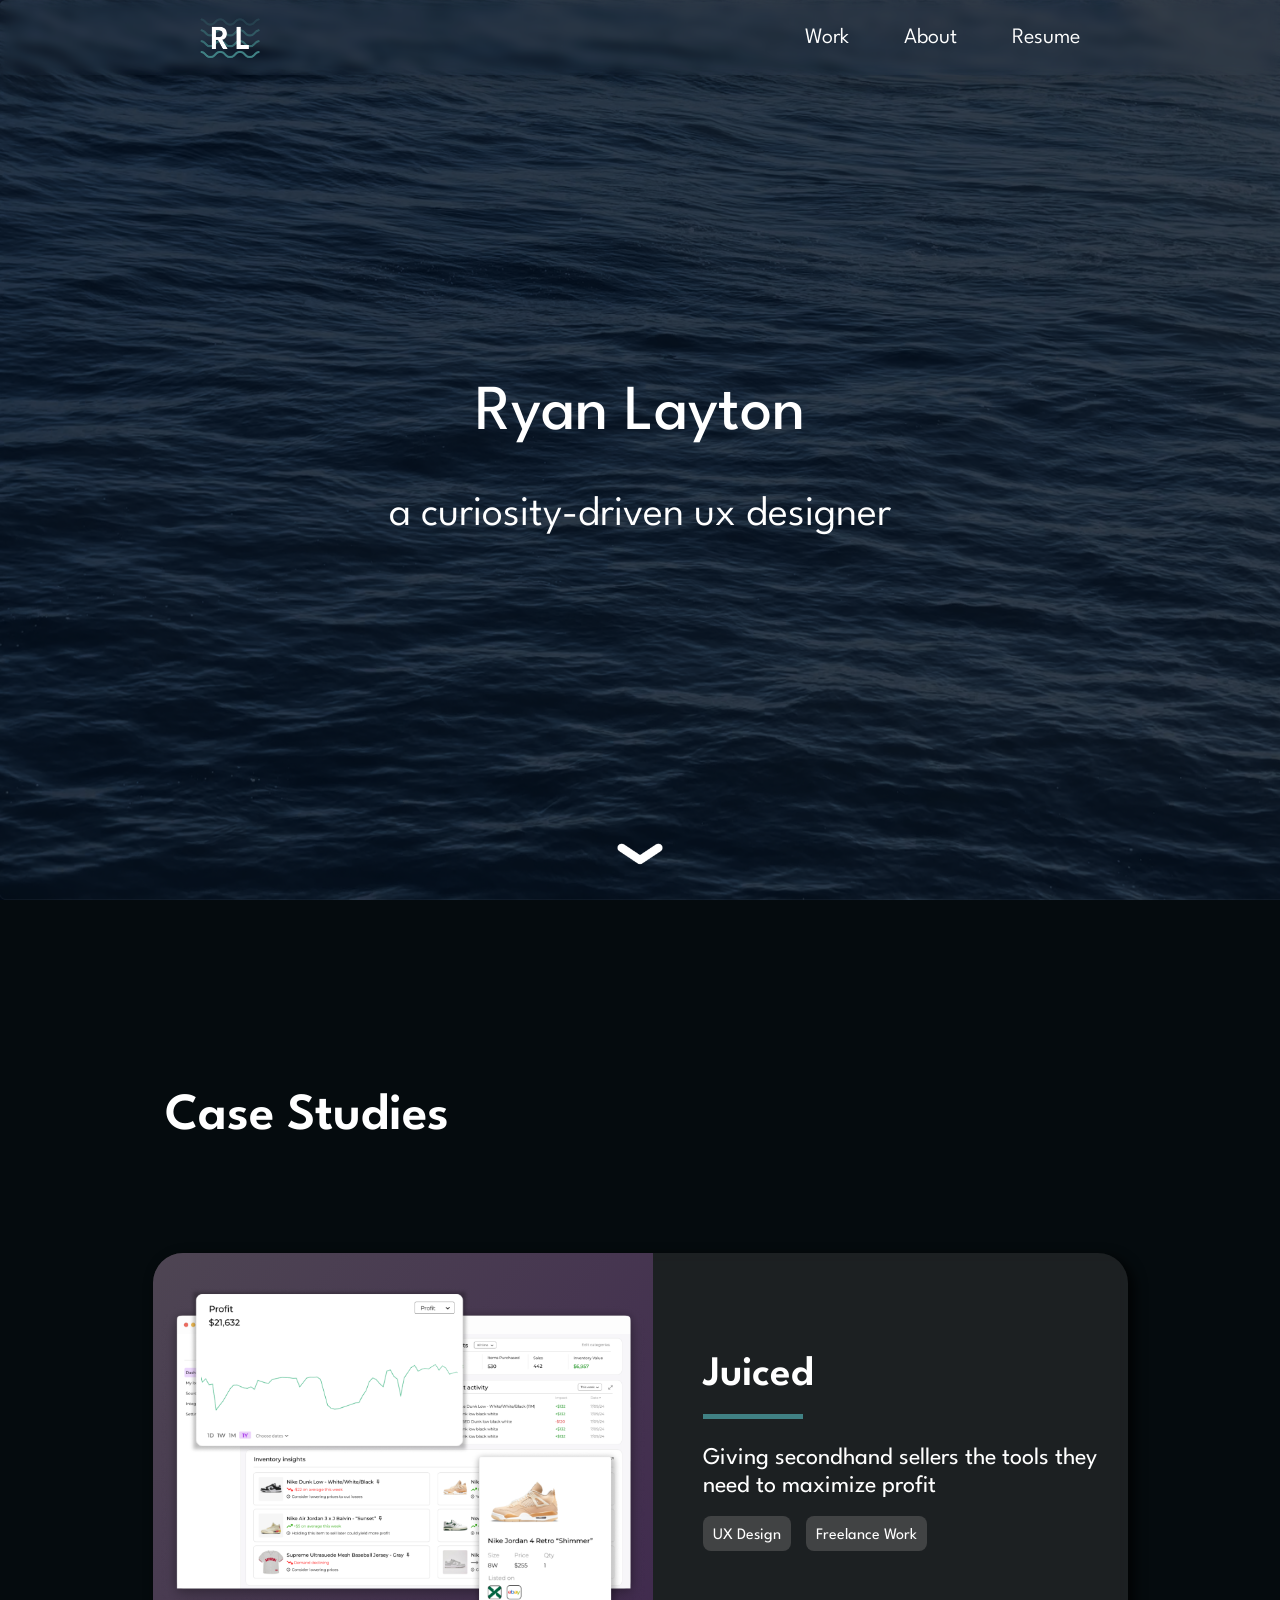
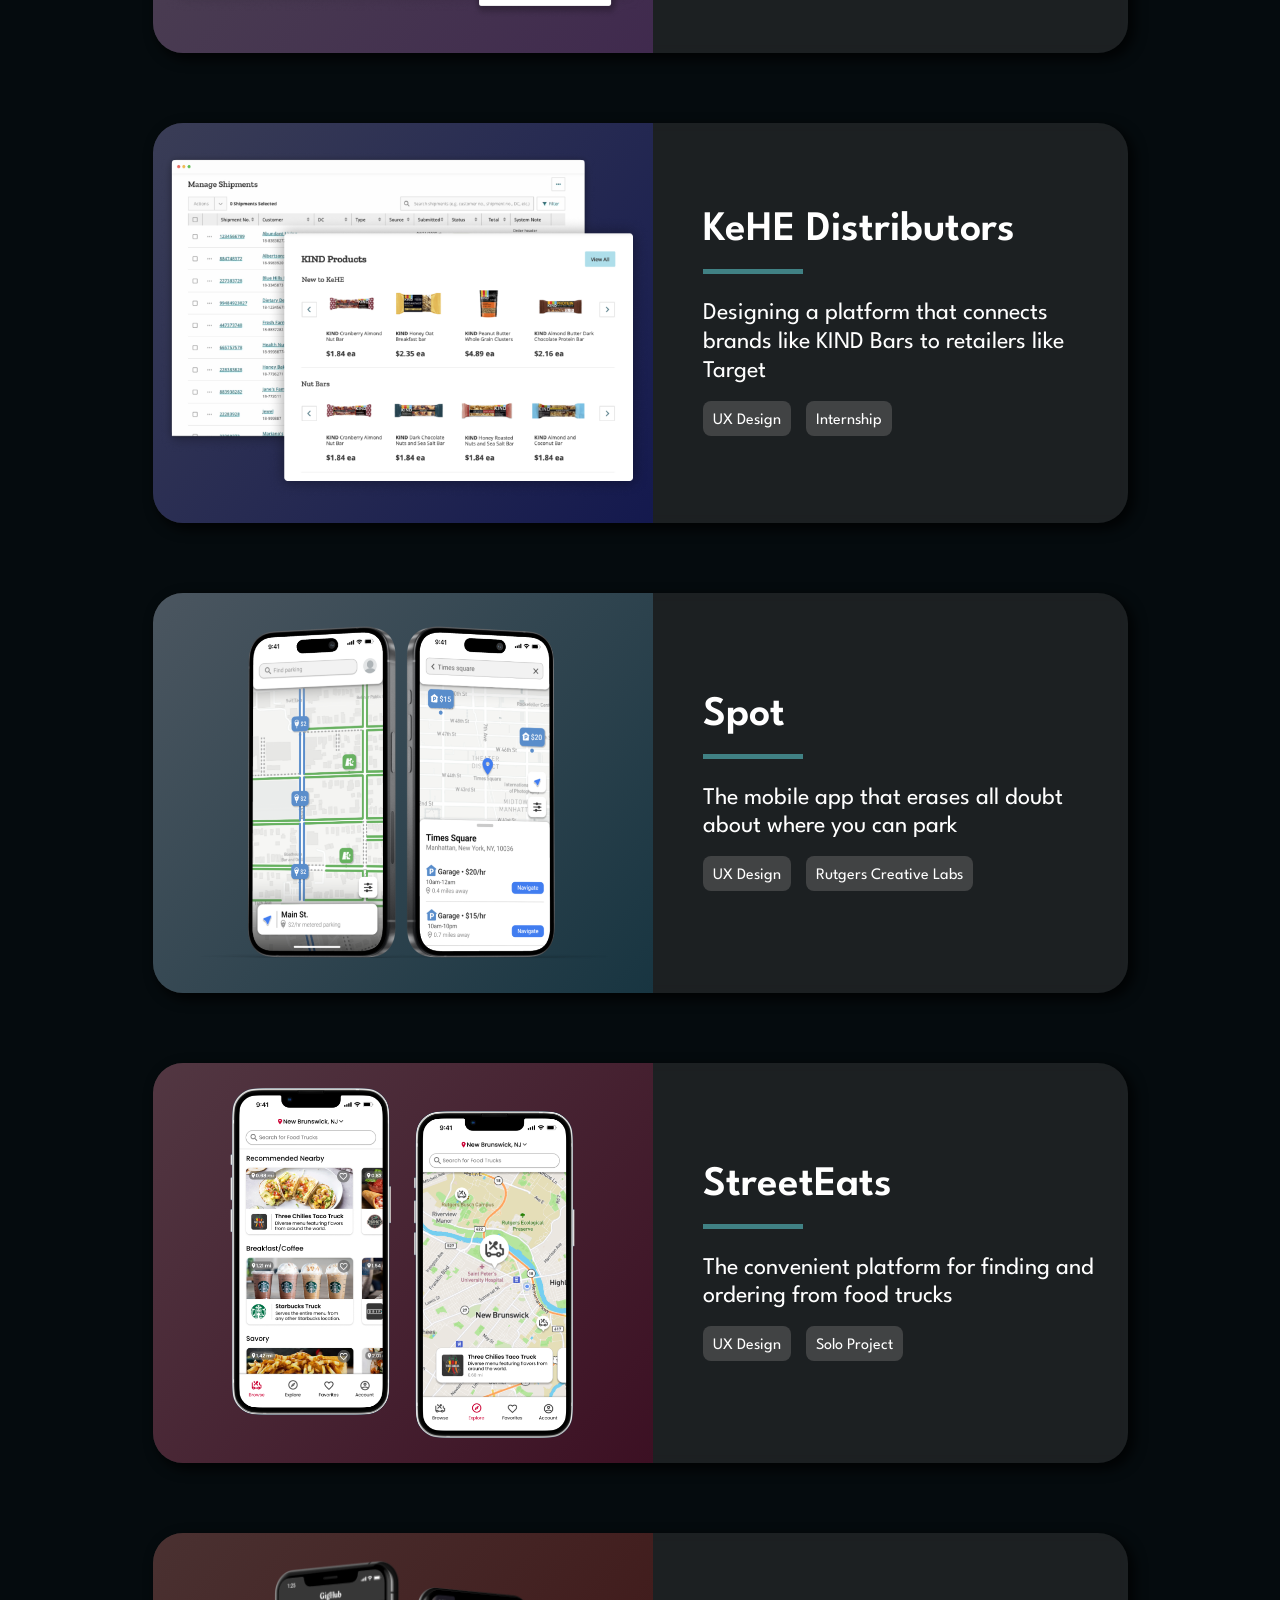
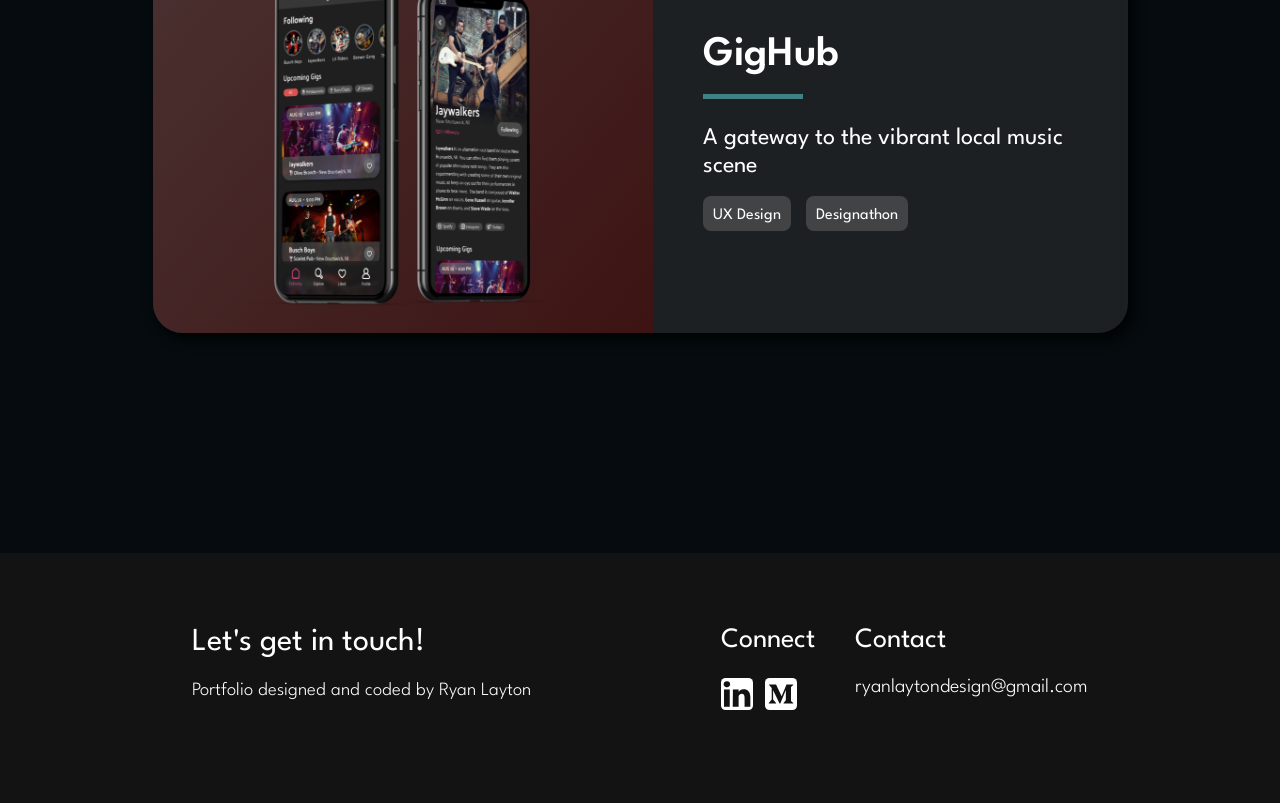
==== commit 47845006: "Update index.html" ====
--- a/index.html
+++ b/index.html
@@ -84,7 +84,7 @@
       
       <div id="workCards">
 
-        <a href="juiced.html"><div class="workCard"><div class = "imgcontainer"><img src="images/juicedthumbtest.png"loading="lazy"></div><div class="workcardtext"><h2>Juiced</h2><div class="line"></div><p>Giving secondhand sellers the tools they need to maximize profit</p><div class="projecttags"><div class="projecttag">UX Design</div></div></div></div></a>
+        <a href="juiced.html"><div class="workCard"><div class = "imgcontainer"><img src="images/juicedthumbtest.png"loading="lazy"></div><div class="workcardtext"><h2>Juiced</h2><div class="line"></div><p>Giving secondhand sellers the tools they need to maximize profit</p><div class="projecttags"><div class="projecttag">UX Design</div><div class="projecttag">Freelance Work</div></div></div></div></a>
         <a href="kehe.html"><div class="workCard"><div class = "imgcontainer" style="background: linear-gradient(130deg, #3A3D56, #14194E);"><img src="images/kehethumb.png"loading="lazy"></div><div class="workcardtext"><h2>KeHE Distributors</h2><div class="line"></div><p>Designing a platform that connects brands like KIND Bars to retailers like Target</p><div class="projecttags"><div class="projecttag">UX Design</div><div class="projecttag">Internship</div></div></div></div></a>
         <a href="spot.html"><div class="workCard"><div class = "imgcontainer" style="background: linear-gradient(130deg, #4B5660, #183541);"><img src="images/spotthumbnew.png"loading="lazy"></div><div class="workcardtext"><h2>Spot</h2><div class="line"></div><p>The mobile app that erases all doubt about where you can park</p><div class="projecttags"><div class="projecttag">UX Design</div><div class="projecttag">Rutgers Creative Labs</div></div></div></div></a>
         <a href="foodtrucks.html"><div class="workCard"><div class = "imgcontainer" style="background: linear-gradient(130deg, #523742, #3c1023);"><img src="images/foodtruckthumbtest.png"loading="lazy"></div><div class="workcardtext"><h2>StreetEats</h2><div class="line"></div><p>The convenient platform for finding and ordering from food trucks</p><div class="projecttags"><div class="projecttag">UX Design</div><div class="projecttag">Solo Project</div></div></div></div></a>
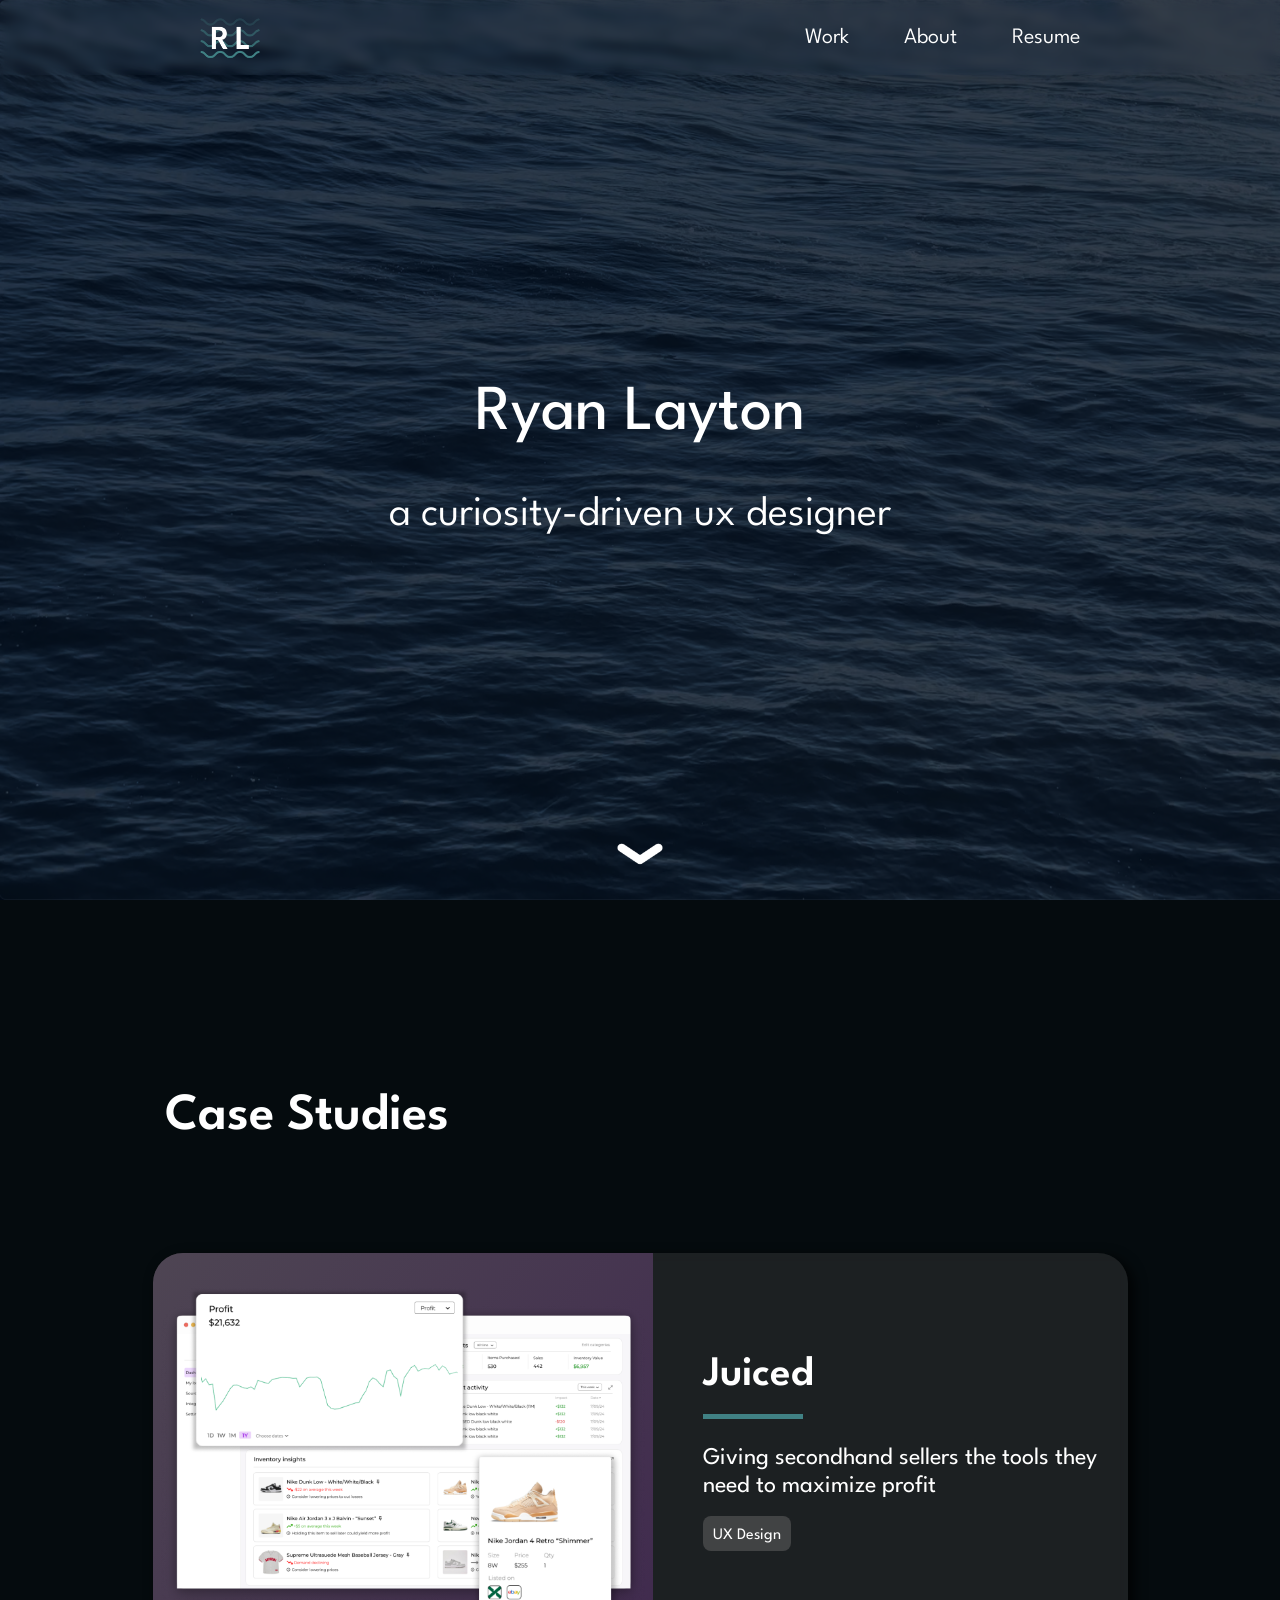
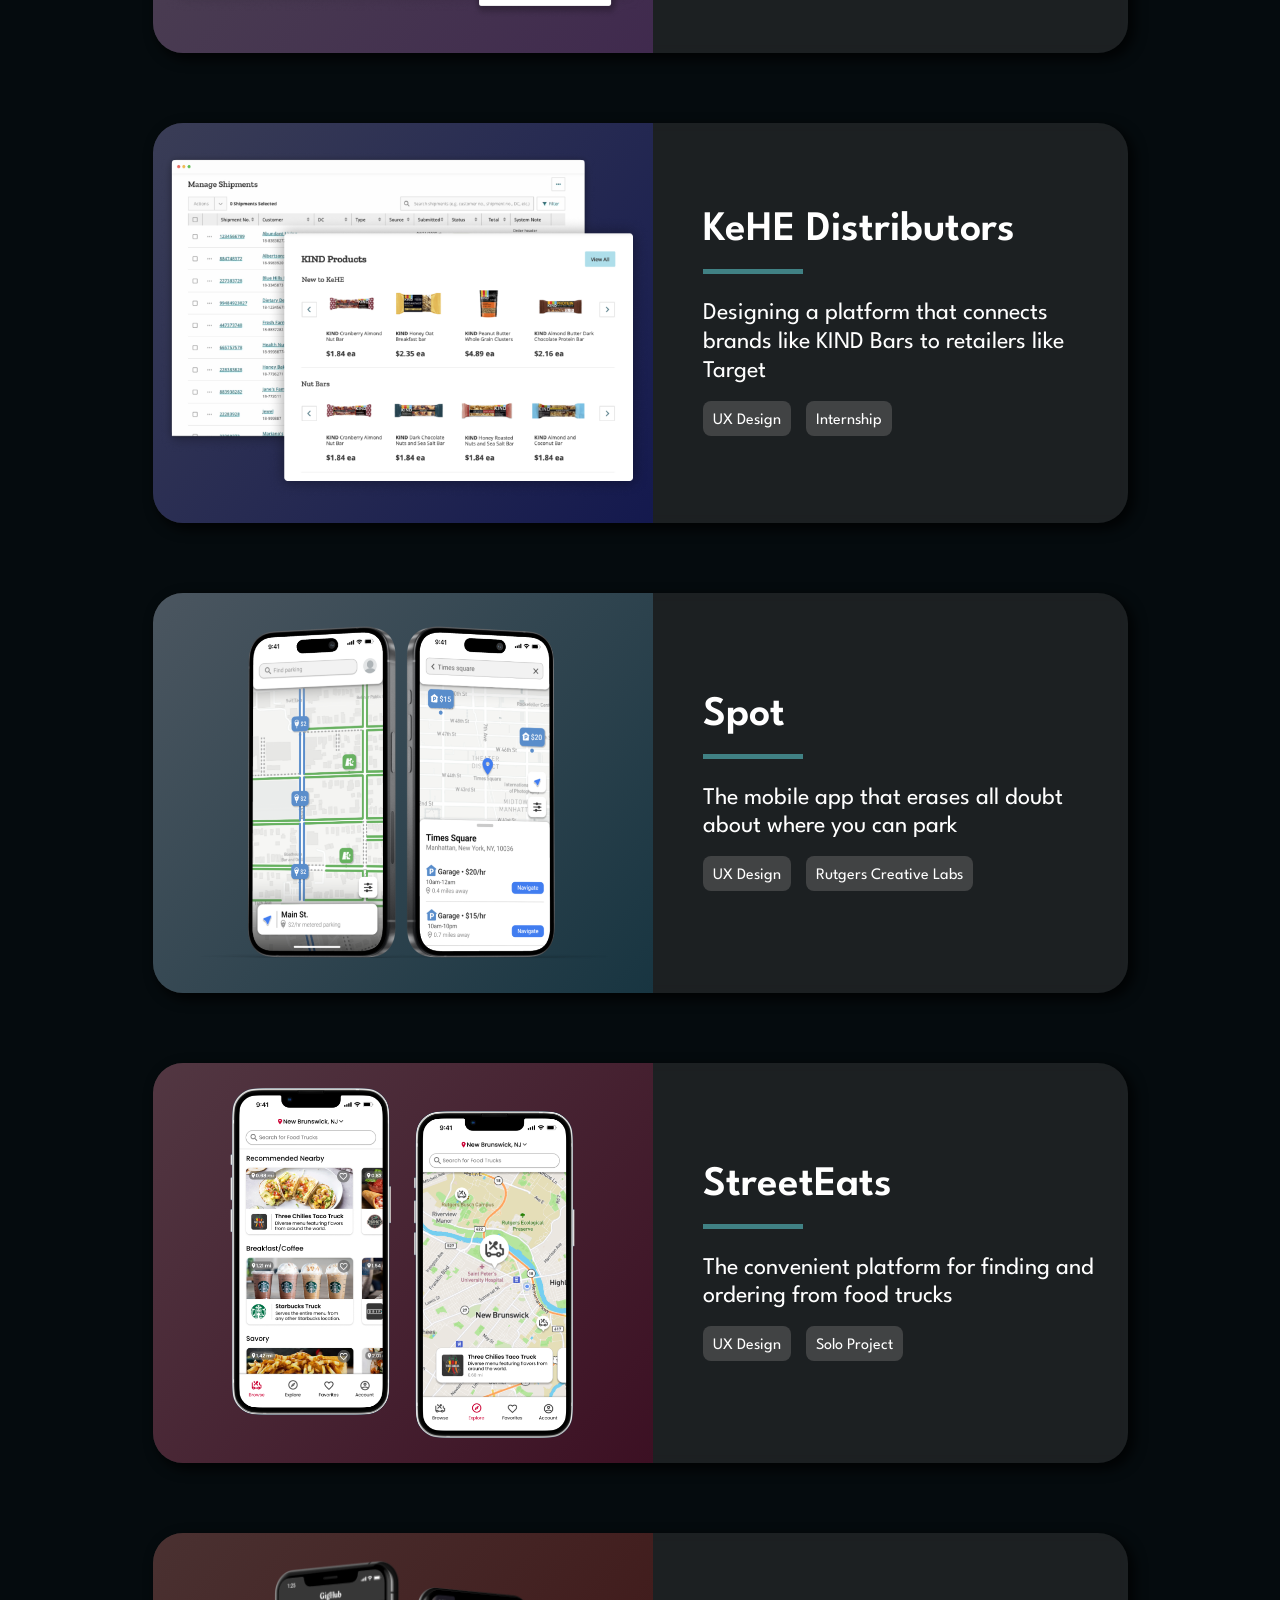
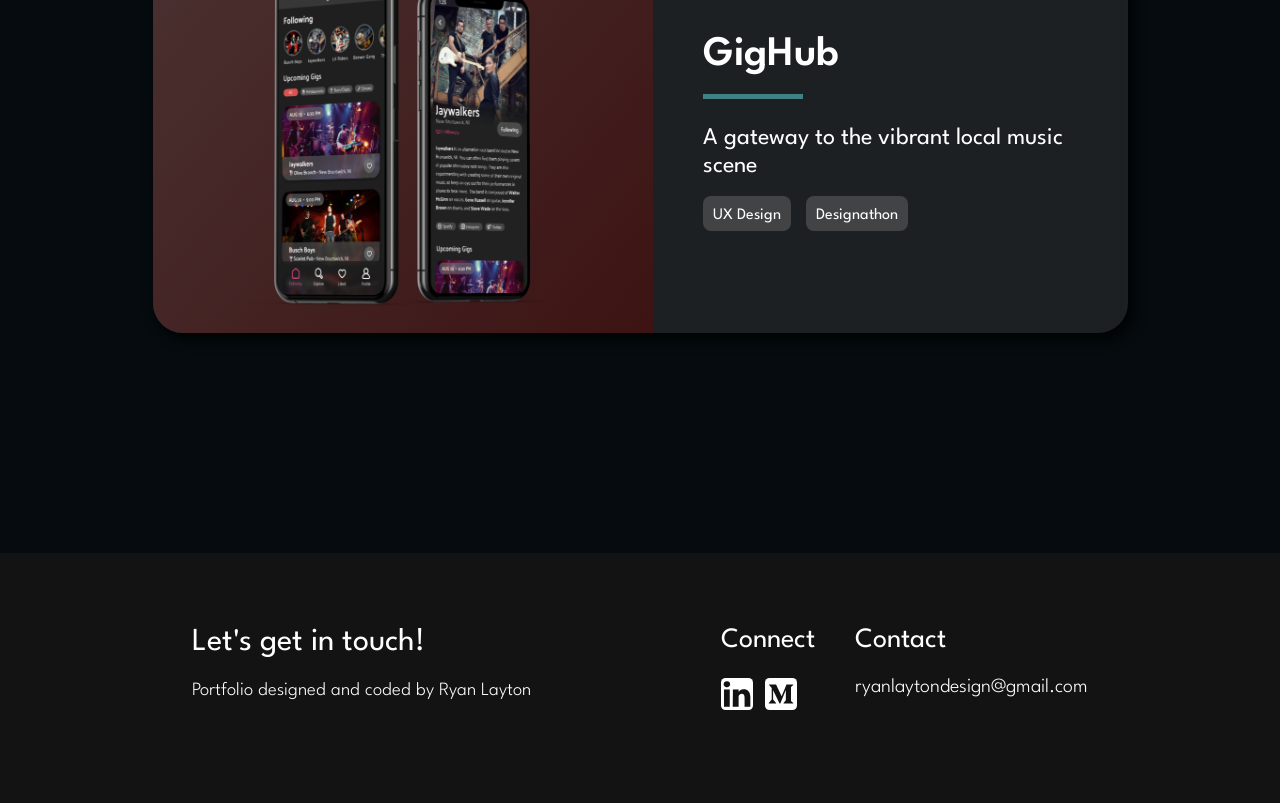
==== commit d6ca8844: "Update index.html" ====
--- a/index.html
+++ b/index.html
@@ -84,7 +84,7 @@
       
       <div id="workCards">
 
-        <a href="juiced.html"><div class="workCard"><div class = "imgcontainer"><img src="images/juicedthumbtest.png"loading="lazy"></div><div class="workcardtext"><h2>Juiced</h2><div class="line"></div><p>Giving secondhand sellers the tools they need to maximize profit</p><div class="projecttags"><div class="projecttag">UX Design</div><div class="projecttag">Freelance Work</div></div></div></div></a>
+        <a href="juiced.html"><div class="workCard"><div class = "imgcontainer"><img src="images/juicedthumbtest.png"loading="lazy"></div><div class="workcardtext"><h2>Juiced</h2><div class="line"></div><p>Giving secondhand sellers the tools they need to maximize profit</p><div class="projecttags"><div class="projecttag">UX Design</div></div></div></div></a>
         <a href="kehe.html"><div class="workCard"><div class = "imgcontainer" style="background: linear-gradient(130deg, #3A3D56, #14194E);"><img src="images/kehethumb.png"loading="lazy"></div><div class="workcardtext"><h2>KeHE Distributors</h2><div class="line"></div><p>Designing a platform that connects brands like KIND Bars to retailers like Target</p><div class="projecttags"><div class="projecttag">UX Design</div><div class="projecttag">Internship</div></div></div></div></a>
         <a href="spot.html"><div class="workCard"><div class = "imgcontainer" style="background: linear-gradient(130deg, #4B5660, #183541);"><img src="images/spotthumbnew.png"loading="lazy"></div><div class="workcardtext"><h2>Spot</h2><div class="line"></div><p>The mobile app that erases all doubt about where you can park</p><div class="projecttags"><div class="projecttag">UX Design</div><div class="projecttag">Rutgers Creative Labs</div></div></div></div></a>
         <a href="foodtrucks.html"><div class="workCard"><div class = "imgcontainer" style="background: linear-gradient(130deg, #523742, #3c1023);"><img src="images/foodtruckthumbtest.png"loading="lazy"></div><div class="workcardtext"><h2>StreetEats</h2><div class="line"></div><p>The convenient platform for finding and ordering from food trucks</p><div class="projecttags"><div class="projecttag">UX Design</div><div class="projecttag">Solo Project</div></div></div></div></a>
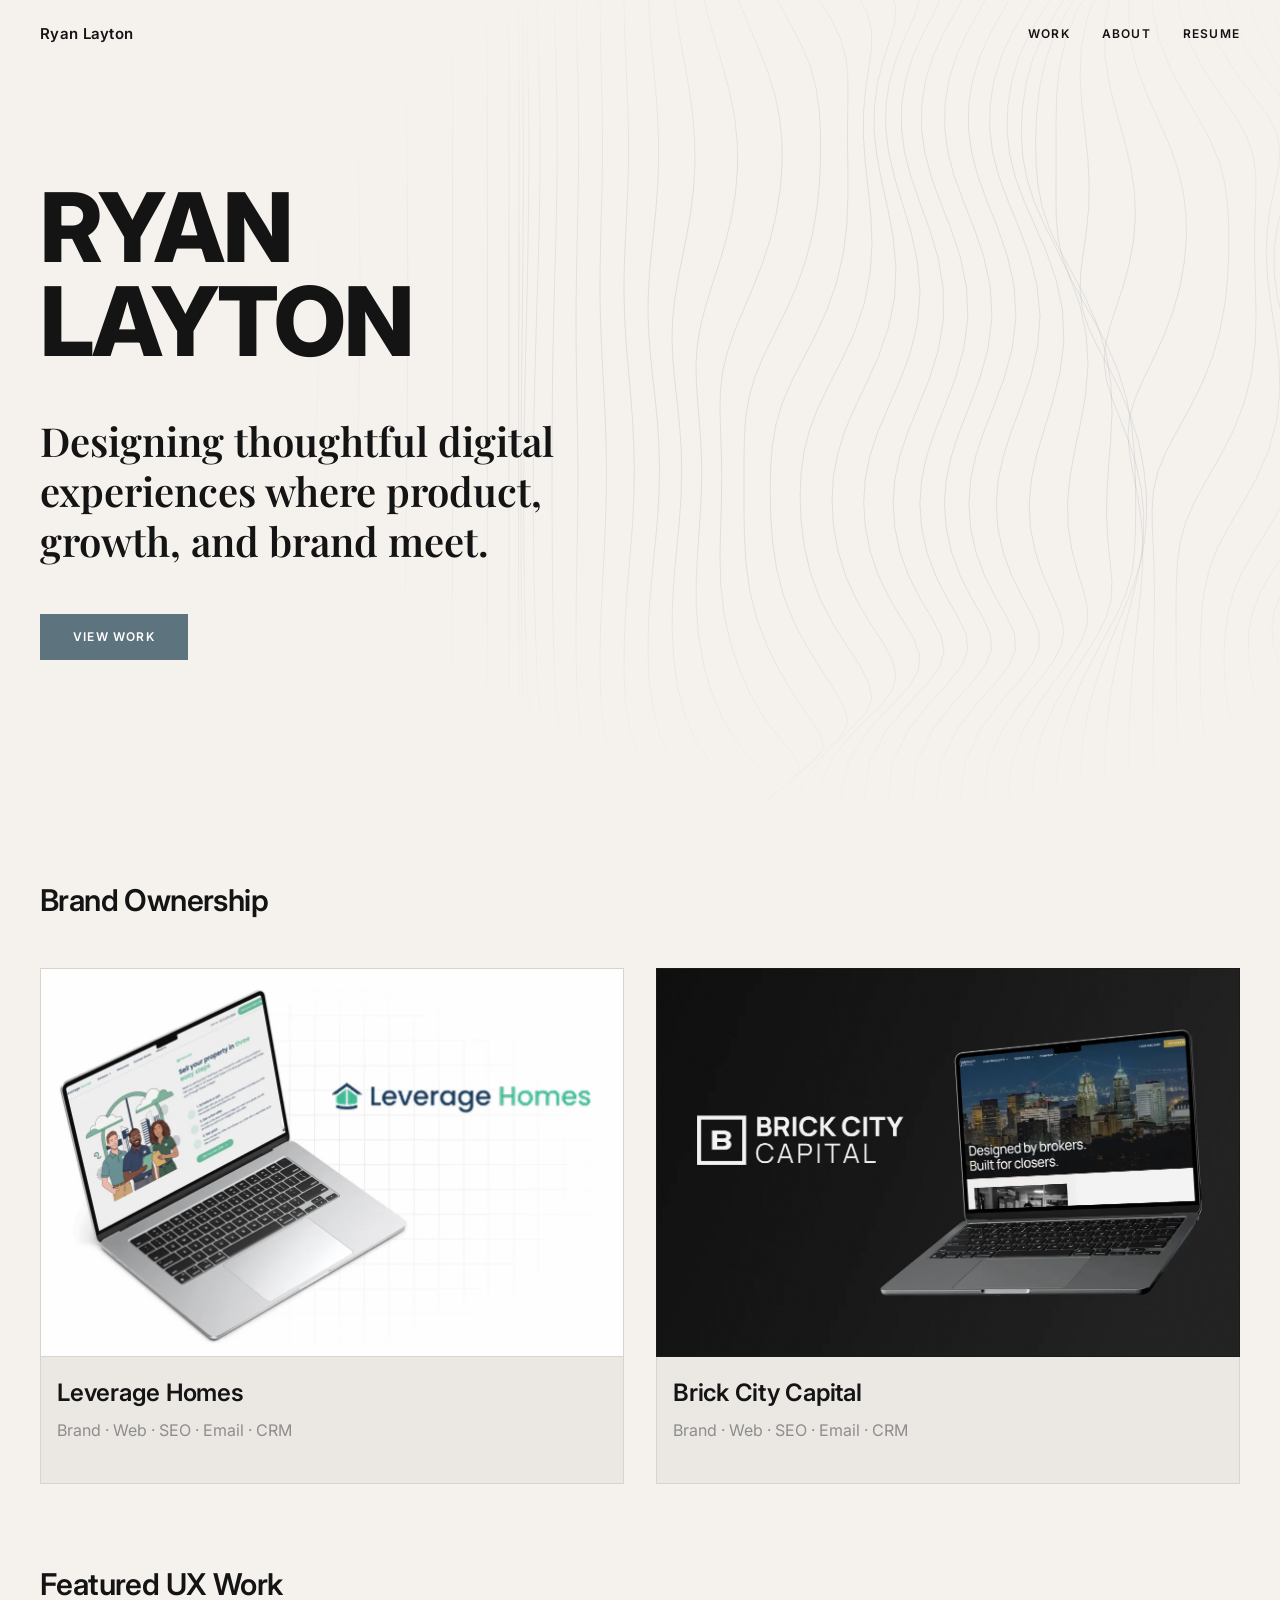
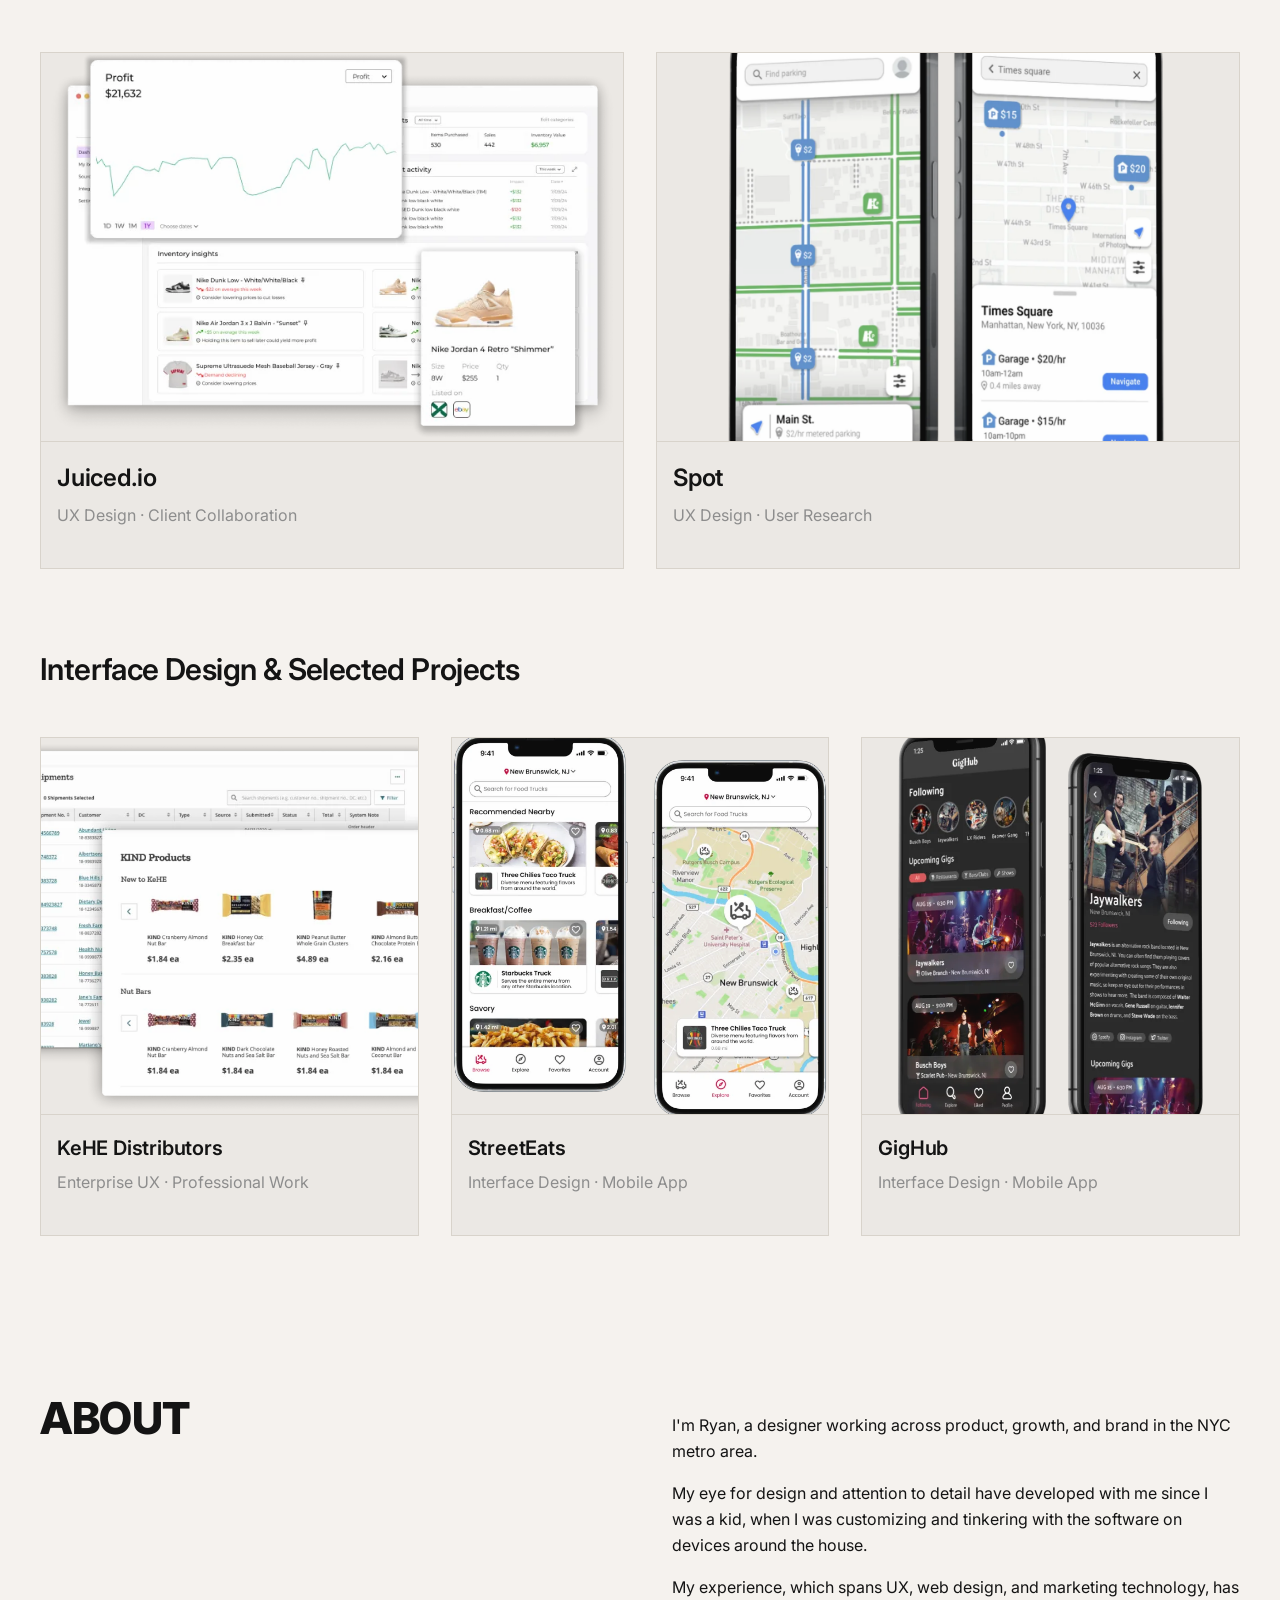
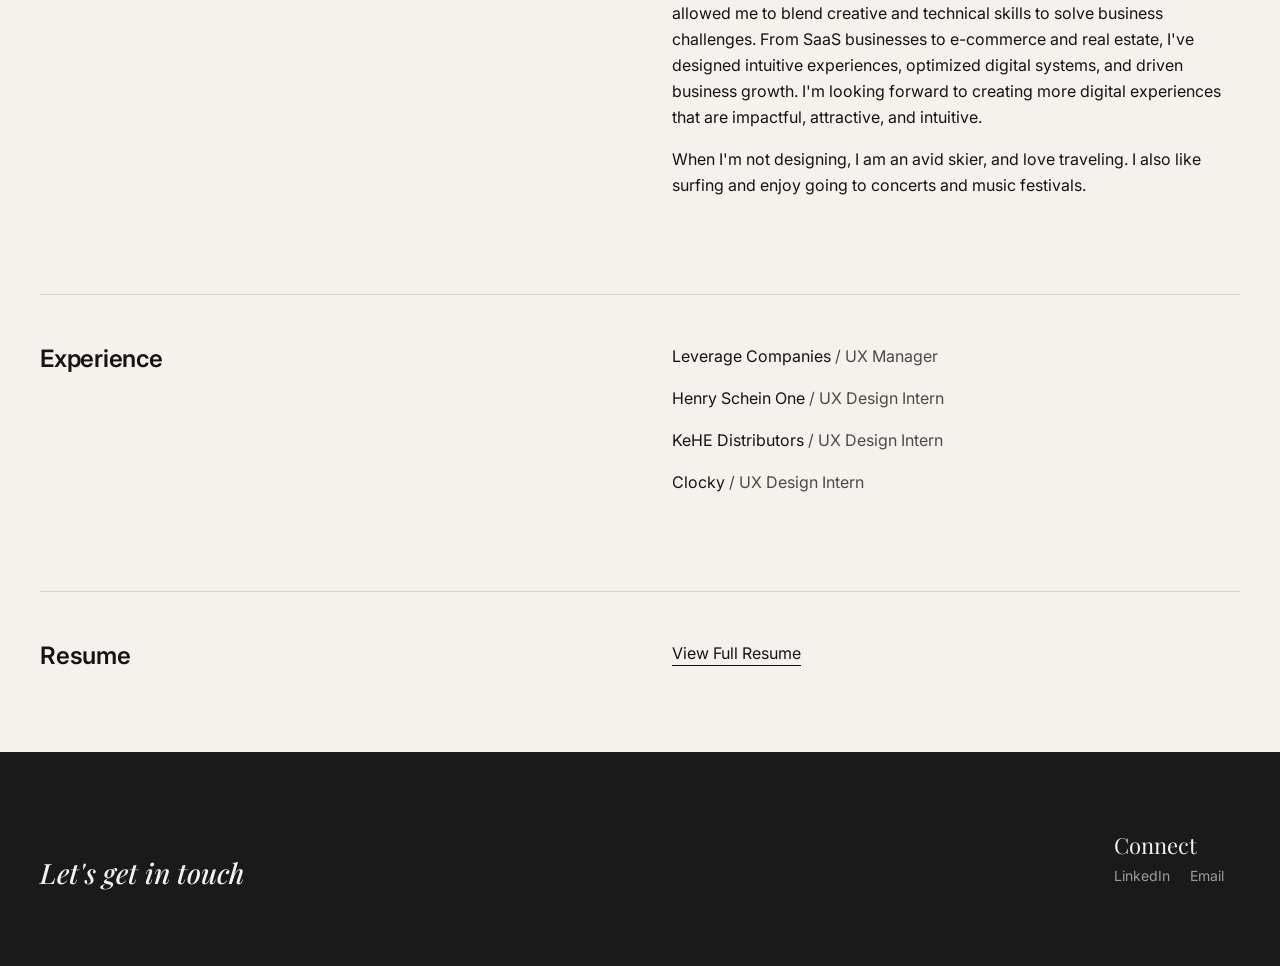
==== commit b1de884a: "complete revamp for 2026 with leverage stuff complete revamp for 2026 with leverage stuff" ====
--- a/index.html
+++ b/index.html
@@ -1,135 +1,634 @@
+<!--
+  Ryan Layton / Portfolio Homepage (index.html)
+  Ninth file in the set. Architectural Narrative system.
+  - Hero uses Ryan's interactive waves canvas (script included verbatim at end of body).
+  - Card tags and section order per final decisions. RPEC was removed from the site.
+  - Fixes baked in: Leverage Companies in Experience, bio opener, Instagram typo.
+  - Image srcs use local repo paths (images/...) / see notes for the export list.
+  - Case study links keep old-site filenames where they existed (juiced, spot, kehe, gighub)
+    to avoid breaking circulating links.
+-->
 <!DOCTYPE html>
-<html lang="en" id="html">
-  <style>@font-face {
-    font-family: leagueSpartan;
-    src: url(League_Spartan/LeagueSpartan-VariableFont_wght.ttf);
-  }</style>
-  <head>
-    <meta charset="UTF-8" />
-    <meta name="viewport" content="width=device-width, initial-scale=1.0" />
-    <meta http-equiv="X-UA-Compatible" content="ie=edge" />
-    <title>Ryan Layton - Portfolio</title>
-    <link rel="stylesheet" href="styles.css"/>
-    <link rel="icon" href="images/initials.png">
-  </head>
-
-
-
-  <section class="tabsgrid">
-    <div class="name">
-      <a href="./index.html"><img src="./images/initials.png" /></a>
+<html lang="en">
+<head>
+<meta charset="utf-8">
+<meta name="viewport" content="width=device-width, initial-scale=1">
+<title>Ryan Layton / UX, Growth &amp; Brand</title>
+<meta name="description" content="Ryan Layton designs thoughtful digital experiences where product, growth, and brand meet. UX, web, SEO, email, and CRM systems.">
+<link rel="preconnect" href="https://fonts.googleapis.com">
+<link rel="preconnect" href="https://fonts.gstatic.com" crossorigin>
+<link href="https://fonts.googleapis.com/css2?family=Playfair+Display:ital,wght@0,500;0,600;0,700;1,500&family=Inter:wght@400;600;800&display=swap" rel="stylesheet">
+
+<style>
+  :root {
+    --canvas: #F5F2EE;
+    --ink: #141414;
+    --slate: #5D737E;
+    --olive: #707A5E;
+    --warm-gray: #8D8D8D;
+    --link-hover: #51656F;   /* slate, darkened to clear AA on canvas and field */
+    --obsidian: #1A1A1A;
+    --field: #EBE8E4;
+    --hairline: #D8D3CB;
+    --muted: #4C4A47;
+
+    --container-max: 1200px;
+    --gutter: 32px;
+    --section-pad: 80px;
+    --stack-sm: 8px;
+    --stack-md: 16px;
+    --stack-lg: 48px;
+  }
+
+  * { box-sizing: border-box; }
+  /* The nav is fixed at 68px, and nothing offset the anchor targets, so every in-page jump
+     (#work, #about, #contact, and the case-study nav links back to index.html#work) landed
+     the target flush at the viewport top, underneath the nav. scroll-padding-top on the
+     scroll container fixes all of them at once; per-element scroll-margin would need adding
+     to every new anchor. 88px is the nav plus 20px of air. */
+  html { scroll-behavior: smooth; scroll-padding-top: 88px; }
+  body { margin: 0; background: var(--canvas); color: var(--ink); font-family: "Inter", sans-serif; -webkit-font-smoothing: antialiased; font-size: 16px; line-height: 26px; }
+  img { display: block; max-width: 100%; }
+
+  .padding-global { padding-left: var(--gutter); padding-right: var(--gutter); }
+  .container-large { max-width: var(--container-max); margin: 0 auto; width: 100%; }
+  .section { padding-top: var(--section-pad); padding-bottom: var(--section-pad); }
+
+  .display-name { font-family: "Inter", sans-serif; font-weight: 800; font-size: 96px; line-height: 0.98; letter-spacing: -0.02em; text-transform: uppercase; margin: 0; }
+  .display-sm { font-family: "Inter", sans-serif; font-weight: 800; font-size: 44px; line-height: 1; letter-spacing: -0.01em; text-transform: uppercase; margin: 0; }
+  .statement { font-family: "Playfair Display", serif; font-weight: 600; font-size: 40px; line-height: 50px; margin: 0; }
+  /* Project card titles. Playfair at 24px — and at 20px in .grid-4 — was the worst offender on
+     the page: seven of them, all set at a size where the hairline strokes go weak. Inter 600
+     matches the headline voice used across all eight case study pages.
+     .about-row-title shares the rule rather than copying the numbers: "Experience" and "Resume"
+     are subheads at the same depth as a project card title (both sit one level under a section
+     h2), so they are the same step of the scale and can never drift apart. They were 12px
+     uppercase labels, which put a real subhead in the same voice as a caption. */
+  .card-title,
+  .about-row-title { font-family: "Inter", sans-serif; font-weight: 600; font-size: 24px; line-height: 32px; letter-spacing: -0.01em; margin: 0; }
+  .body-lg { font-size: 20px; line-height: 32px; }
+  .body-md { font-size: 16px; line-height: 26px; }
+  .ui-label { font-size: 12px; line-height: 16px; font-weight: 600; letter-spacing: 0.1em; text-transform: uppercase; }
+  .caption { font-size: 14px; line-height: 20px; color: var(--warm-gray); }
+  .measure { max-width: 62ch; }
+  .mt-lg { margin-top: var(--stack-lg); }
+
+  /* Nav */
+  .nav { position: fixed; top: 0; left: 0; right: 0; z-index: 50; background: transparent; transition: background .3s ease, border-color .3s ease; border-bottom: 1px solid transparent; }
+  .nav.is-scrolled { background: rgba(245,242,238,0.95); border-bottom: 1px solid var(--hairline); }
+  .nav-inner { display: flex; align-items: center; justify-content: space-between; height: 68px; }
+  .nav-name { font-weight: 600; font-size: 15px; letter-spacing: 0.02em; text-decoration: none; color: var(--ink); }
+  .nav-links { display: flex; gap: 32px; }
+  /* Nav hover is a COLOUR SHIFT, not a growing underline. --link-hover is the site's slate
+     darkened from #5D737E: slate itself measures 4.46:1 on the canvas and 4.08:1 on the tinted
+     hero, both under the 4.5:1 AA floor for 16px text. #51656F is the same hue and clears it on
+     both (5.47:1 and 5.00:1). Focus is still handled by the global a:focus-visible outline, so
+     removing the underline costs nothing for keyboard users. */
+  .nav-links a { color: var(--ink); text-decoration: none; transition: color .2s ease; }
+  .nav-links a:hover, .nav-links a:focus-visible { color: var(--link-hover); }
+
+  /* Hero with waves background */
+  .hero { position: relative; padding-top: 180px; padding-bottom: 140px; overflow: hidden; }
+  .waves { position: absolute; inset: 0; width: 100%; height: 100%; overflow: hidden; background: transparent; pointer-events: none; }
+  .waves-canvas { width: 100%; height: 100%; display: block; }
+  .hero-content { position: relative; z-index: 1; }
+  /* Fade overlay: sits in front of the waves, behind the text.
+     Opaque areas use the page canvas color; the transparent window is where the waves shine through.
+     Tune the window with the ellipse size (60% 70%) and position (at 70% 45%). */
+  .hero-fade {
+    position: absolute; inset: 0; pointer-events: none;
+    background: radial-gradient(
+      ellipse 60% 70% at 70% 45%,
+      rgba(245, 242, 238, 0) 0%,
+      rgba(245, 242, 238, 0) 40%,
+      rgba(245, 242, 238, 0.9) 80%,
+      #F5F2EE 100%
+    );
+  }
+  .hero-statement { margin-top: var(--stack-lg); max-width: 24ch; }
+
+  /* Buttons */
+  .btn { display: inline-flex; align-items: center; padding: 14px 32px; text-decoration: none; border: 1px solid transparent; }
+  .btn-primary { background: var(--slate); color: #fff; }
+  .btn-primary:hover { background: #536771; }
+  .btn-ghost { border-color: var(--ink); color: var(--ink); }
+  .btn-ghost:hover { background: var(--ink); color: var(--canvas); }
+
+  /* Work sections */
+  .work-section + .work-section { padding-top: 0; }
+  /* SECTION TITLES ARE HEADINGS, NOT EYEBROWS. They were .ui-label — 12px uppercase — which
+     put the three section titles in the same voice as every caption, chip and button label on
+     the site. Ryan's read: the eyebrow is overused and it reads as generated.
+     They were then set in Playfair, which broke the site-wide rule: Playfair is for the big,
+     display, artistic moments only (.display-name's companion .statement, the footer line).
+     At 30px a Didone's thin strokes are still fighting the reader for no gain. This is now
+     exactly .headline-md from the case study pages, so the two scales are literally the same. */
+  .section-label { font-family: "Inter", sans-serif; font-weight: 600; font-size: 30px;
+    line-height: 40px; letter-spacing: -0.02em; text-transform: none; color: var(--ink);
+    margin: 0 0 var(--stack-lg); display: block; }
+  @media (max-width: 720px) { .section-label { font-size: 26px; line-height: 34px; } }
+
+  .grid-2 { display: grid; grid-template-columns: 1fr 1fr; gap: var(--gutter); }
+  .grid-4 { display: grid; grid-template-columns: repeat(3, 1fr); gap: var(--gutter); }
+
+  /* Cards */
+  /* Cards in a row are EQUAL HEIGHT. Grid stretches the item, but display:block left the body
+     at content height, so a card whose tag line wrapped to two lines made its neighbours look
+     short. Flex column with the body growing means every card in a row ends level. */
+  .card { text-decoration: none; color: var(--ink); display: flex; flex-direction: column; }
+  .card-body { flex: 1 1 auto; }
+  .card-media { background: var(--field); border: 1px solid var(--hairline); aspect-ratio: 3 / 2; display: flex; align-items: center; justify-content: center; overflow: hidden; }
+  .card-media img { width: 100%; height: 100%; object-fit: cover; transition: opacity .25s ease; opacity: 0.95; }
+  .card:hover .card-media img { opacity: 1; }
+  .card-media--dark { background: var(--obsidian); border-color: var(--obsidian); }
+  .card-body { background: var(--field); border: 1px solid var(--hairline); border-top: none; padding: 20px var(--stack-md) 24px; }
+  .card-tags { margin-top: var(--stack-sm); color: var(--warm-gray); }
+  .grid-4 .card-title { font-size: 20px; line-height: 26px; }
+  .grid-4 .card-media { aspect-ratio: 1 / 1; }
+
+  /* About */
+  .about-grid { display: grid; grid-template-columns: 1fr 1fr; gap: var(--stack-lg) 64px; }
+  .about-grid .prose p { color: var(--ink); }
+  .about-grid .prose p + p { margin-top: var(--stack-md); }
+  .about-row { display: grid; grid-template-columns: 1fr 1fr; gap: var(--stack-md) 64px; border-top: 1px solid var(--hairline); padding-top: var(--stack-lg); margin-top: var(--section-pad); }
+  /* .about-row .ui-label removed: those two labels are now <h3> subheads. */
+  .exp-item { margin: 0 0 var(--stack-md); }
+  .exp-item .role { color: var(--muted); }
+  .link-arrow { color: var(--ink); text-decoration: none; border-bottom: 1px solid var(--ink); padding-bottom: 2px; }
+  .link-arrow:hover { color: var(--slate); border-color: var(--slate); }
+
+  /* Footer */
+  .footer { background: var(--obsidian); color: var(--canvas); }
+  .footer-inner { display: flex; justify-content: space-between; align-items: flex-end; flex-wrap: wrap; gap: var(--stack-lg); }
+  .footer .lets { font-family: "Playfair Display", serif; font-style: italic; font-weight: 500; font-size: 28px; }
+  .footer .connect { font-family: "Playfair Display", serif; font-size: 22px; }
+  .footer .links { margin-top: var(--stack-sm); }
+  .footer .links a { color: rgba(245,242,238,0.6); text-decoration: none; margin-right: 16px; }
+  .footer .links a:hover { color: var(--canvas); }
+
+  a:focus-visible, .btn:focus-visible { outline: 2px solid var(--ink); outline-offset: 3px; }
+  @media (prefers-reduced-motion: reduce) { html { scroll-behavior: auto; } * { transition: none !important; } }
+
+  @media (max-width: 900px) {
+    .grid-4 { grid-template-columns: 1fr 1fr; }
+    .about-grid, .about-row { grid-template-columns: 1fr; }
+  }
+  @media (max-width: 640px) {
+    :root { --gutter: 24px; --section-pad: 40px; }
+    .display-name { font-size: 52px; }
+    .display-sm { font-size: 32px; }
+    .statement { font-size: 28px; line-height: 36px; }
+    .body-lg { font-size: 18px; line-height: 29px; }
+    .hero { padding-top: 130px; padding-bottom: 80px; }
+    .nav-links { gap: 20px; }
+    .grid-2 { grid-template-columns: 1fr; }
+    .grid-4 { grid-template-columns: 1fr; }
+    .grid-4 .card-media { aspect-ratio: 3 / 2; }
+  }
+</style>
+</head>
+<body>
+
+<!-- NAV -->
+<nav class="nav" id="nav">
+  <div class="padding-global"><div class="container-large">
+    <div class="nav-inner">
+      <a href="#top" class="nav-name">Ryan Layton</a>
+      <div class="nav-links ui-label">
+        <a href="#work">Work</a>
+        <a href="#about">About</a>
+        <a href="resume.pdf" target="_blank" rel="noopener">Resume</a>
+      </div>
     </div>
-    <div class="tabs">
-      <a id = "worklink" href="index.html#work" onclick="showScroll()">Work</a>  
-      <a href="./about.html">About</a>
-      <a href="images/RYAN-LAYTON-RESUME.pdf" target="_blank">Resume</a>
+  </div></div>
+</nav>
+
+<main id="top">
+
+  <!-- HERO -->
+  <header class="hero">
+    <div class="waves" id="waves-bg">
+      <canvas class="waves-canvas" id="waves-canvas"></canvas>
     </div>
+    <div class="hero-fade" aria-hidden="true"></div>
+    <div class="padding-global"><div class="container-large">
+      <div class="hero-content">
+        <h1 class="display-name">Ryan<br>Layton</h1>
+        <p class="statement hero-statement">Designing thoughtful digital experiences where product, growth, and brand meet.</p>
+        <div class="mt-lg">
+          <a href="#work" class="btn btn-primary ui-label">View Work</a>
+        </div>
+      </div>
+    </div></div>
+  </header>
+
+  <!-- BRAND OWNERSHIP -->
+  <section class="section work-section" id="work">
+    <div class="padding-global"><div class="container-large">
+      <h2 class="section-label">Brand Ownership</h2>
+      <div class="grid-2">
+        <a class="card" href="leverage-homes.html">
+          <div class="card-media"><img src="images/card-leverage-homes.webp" alt="Leverage Homes website on a laptop" loading="lazy"></div>
+          <div class="card-body">
+            <h3 class="card-title">Leverage Homes</h3>
+            <p class="card-tags body-md">Brand · Web · SEO · Email · CRM</p>
+          </div>
+        </a>
+        <a class="card" href="brick-city-capital.html">
+          <div class="card-media card-media--dark"><img src="images/card-brick-city.webp" alt="Brick City Capital website on a laptop" loading="lazy"></div>
+          <div class="card-body">
+            <h3 class="card-title">Brick City Capital</h3>
+            <p class="card-tags body-md">Brand · Web · SEO · Email · CRM</p>
+          </div>
+        </a>
+      </div>
+    </div></div>
   </section>
 
-  <section class="mobileHeader">
-    <div id="mobilename">
-      <a href="./index.html"><img src="./images/initials.png" /></a>
-    </div>
-    <div>
-    <ul class="mobilemenuopen">
-      <li><a class="menuItem" href="#work">Work</a></li>
-      <li><a class="menuItem" href="./about.html">About</a></li>
-      <li><a class="menuItem" href="images/RYAN-LAYTON-RESUME.pdf">Resume</a></li>
-    </ul>
-    <button class="mobilemenu">
-      <i class ="menuIcon"><img src="images/mobilemenu.png" alt=""></i>
-      <i class ="closeIcon"><img src="images/close.png" alt=""></i>
-      </button>
-    </div>
-  
-
+  <!-- FEATURED UX WORK -->
+  <section class="section work-section">
+    <div class="padding-global"><div class="container-large">
+      <h2 class="section-label">Featured UX Work</h2>
+      <div class="grid-2">
+        <a class="card" href="juiced.html">
+          <div class="card-media"><img src="images/card-juiced.webp" alt="The Juiced app" loading="lazy"></div>
+          <div class="card-body">
+            <h3 class="card-title">Juiced.io</h3>
+            <p class="card-tags body-md">UX Design · Client Collaboration</p>
+          </div>
+        </a>
+        <a class="card" href="spot.html">
+          <div class="card-media"><img src="images/card-spot.webp" alt="The Spot app" loading="lazy"></div>
+          <div class="card-body">
+            <h3 class="card-title">Spot</h3>
+            <p class="card-tags body-md">UX Design · User Research</p>
+          </div>
+        </a>
+      </div>
+    </div></div>
   </section>
 
-
-  <div id="loader" class="center"></div>
-
-
-
-
-  <section id ="landingScreen">
-
-    
-    <video id="backgroundvid" autoplay loop muted poster="images/oceanstill.png">
-      <source src="" type="video/mp4">
-      </video>
-
-      <iframe id ="realbackgroundvid" poster="images/oceanstill.png"
-        src="https://www.youtube.com/embed/sc1GUArbsXk?modestbranding=1&fs=0&autoplay=1&mute=1&controls=0&loop=1&rel=0&showinfo=0&playlist=sc1GUArbsXk" title="YouTube video player"
-        frameborder="0" allow="accelerometer; autoplay; clipboard-write; encrypted-media; gyroscope; picture-in-picture; web-share" referrerpolicy="strict-origin-when-cross-origin" allowfullscreen></iframe>
-
-      <video id="backgroundvidmobile" autoplay loop muted playsinline poster="images/oceanstill.png">
-        <source src="" type="video/mp4">
-        </video>
-
-      <div id="landingText">
-    <h1>Ryan Layton</h1>
-    <h2>a curiosity-driven ux designer</h2>
-      </div>
-    <a href="#work" id ="workarrow"><img src="images/chevrondown.png" alt=""></a>
+  <!-- INTERFACE DESIGN & SELECTED PROJECTS -->
+  <section class="section work-section">
+    <div class="padding-global"><div class="container-large">
+      <h2 class="section-label">Interface Design &amp; Selected Projects</h2>
+      <div class="grid-4">
+        <a class="card" href="kehe.html">
+          <div class="card-media"><img src="images/card-kehe.webp" alt="KeHE platform work" loading="lazy"></div>
+          <div class="card-body">
+            <h3 class="card-title">KeHE Distributors</h3>
+            <p class="card-tags body-md">Enterprise UX · Professional Work</p>
+          </div>
+        </a>
+        <a class="card" href="streeteats.html">
+          <div class="card-media"><img src="images/card-streeteats.webp" alt="The StreetEats app" loading="lazy"></div>
+          <div class="card-body">
+            <h3 class="card-title">StreetEats</h3>
+            <p class="card-tags body-md">Interface Design · Mobile App</p>
+          </div>
+        </a>
+        <a class="card" href="gighub.html">
+          <div class="card-media"><img src="images/card-gighub.webp" alt="The GigHub app" loading="lazy"></div>
+          <div class="card-body">
+            <h3 class="card-title">GigHub</h3>
+            <p class="card-tags body-md">Interface Design · Mobile App</p>
+          </div>
+        </a>
+      </div>
+    </div></div>
   </section>
 
-
-    <body id="body">
-
-    <section id="work">
-      <div id="realwork"></div>
-      <div class="workTitle">      
-        <h1>Case Studies</h1>
-      </div>
-      
-      <div id="workCards">
-
-        <a href="juiced.html"><div class="workCard"><div class = "imgcontainer"><img src="images/juicedthumbtest.png"loading="lazy"></div><div class="workcardtext"><h2>Juiced</h2><div class="line"></div><p>Giving secondhand sellers the tools they need to maximize profit</p><div class="projecttags"><div class="projecttag">UX Design</div></div></div></div></a>
-        <a href="kehe.html"><div class="workCard"><div class = "imgcontainer" style="background: linear-gradient(130deg, #3A3D56, #14194E);"><img src="images/kehethumb.png"loading="lazy"></div><div class="workcardtext"><h2>KeHE Distributors</h2><div class="line"></div><p>Designing a platform that connects brands like KIND Bars to retailers like Target</p><div class="projecttags"><div class="projecttag">UX Design</div><div class="projecttag">Internship</div></div></div></div></a>
-        <a href="spot.html"><div class="workCard"><div class = "imgcontainer" style="background: linear-gradient(130deg, #4B5660, #183541);"><img src="images/spotthumbnew.png"loading="lazy"></div><div class="workcardtext"><h2>Spot</h2><div class="line"></div><p>The mobile app that erases all doubt about where you can park</p><div class="projecttags"><div class="projecttag">UX Design</div><div class="projecttag">Rutgers Creative Labs</div></div></div></div></a>
-        <a href="foodtrucks.html"><div class="workCard"><div class = "imgcontainer" style="background: linear-gradient(130deg, #523742, #3c1023);"><img src="images/foodtruckthumbtest.png"loading="lazy"></div><div class="workcardtext"><h2>StreetEats</h2><div class="line"></div><p>The convenient platform for finding and ordering from food trucks</p><div class="projecttags"><div class="projecttag">UX Design</div><div class="projecttag">Solo Project</div></div></div></div></a>
-        <a href="gighub.html"><div class="workCard"><div class = "imgcontainer" style="padding:0; background: linear-gradient(130deg, #4a3131, #3d1313)"><img src="images/gighubthumbtest.png"loading="lazy"></div><div class="workcardtext"><h2>GigHub</h2><div class="line"></div><p>A gateway to the vibrant local music scene	&nbsp;&nbsp;&nbsp;&nbsp;&nbsp;&nbsp;&nbsp;&nbsp;&nbsp;&nbsp;&nbsp;&nbsp;</p><div class="projecttags"><div class="projecttag">UX Design</div><div class="projecttag">Designathon</div></div></div></div></a>
-      </div>
-
-      </section>
-
- <section id="mobilework">
-
-      <div class="workTitle">      
-        <h1>Case Studies</h1>
-      </div>
-      
-      <div id="mobileWorkCards">
-        <div class="mobileWorkCard"><div><div class = "mobileImgContainer"><img src="images/juicedthumbtest.png" loading="lazy" style="max-width:100%; height:auto;"></div><div><h2>Juiced</h2><p>Giving secondhand sellers the tools they need to maximize profit</p></div></div><a href="juiced.html"><button>View Case Study</button></a></div>
-        <div class="mobileWorkCard"><div><div class = "mobileImgContainer"><img src="images/kehethumb.png" loading="lazy"></div><div><h2>KeHE Distributors</h2><p>Designing a platform that connects brands like KIND Bars to retailers like Target</p></div></div><a href="kehe.html"><button>View Case Study</button></a></div>
-        <div class="mobileWorkCard"><div><div class = "mobileImgContainer"><img src="images/spotthumbnew.png" loading="lazy" style="max-width:100%; height:auto;"></div><div><h2>Spot</h2><p>The mobile app that erases all doubt about where you can park</p></div></div><a href="spot.html"><button>View Case Study</button></a></div>
-        <div class="mobileWorkCard"><div><div class = "mobileImgContainer"><img src="images/foodtruckthumbtest.png" loading="lazy" style="max-width:80%; height:auto; margin-left:auto; margin-right:auto;"></div><div><h2>StreetEats</h2><p>The convenient platform for finding and ordering from food trucks</p></div></div><a href="foodtrucks.html"><button>View Case Study</button></a></div>
-        <div class="mobileWorkCard"><div><div class = "mobileImgContainer" style="padding:0px;"><img src="images/gighubthumbtest.png" loading="lazy" style="max-width:80%; height:auto; margin-left:auto; margin-right:auto;"></div><div><h2>GigHub</h2><p>A gateway to the vibrant local music scene</p></div></div><a href="gighub.html"><button>View Case Study</button></a></div>
-      </div>
-
-    
-
-    </section>
-
-    <section id="footer">
-      <div id="allFooterText">
-      <div><div id="footerTitle">Let's get in touch!</div>    <div>
-      <h3 id="footerNote">Portfolio designed and coded by Ryan Layton</h3>
-    </div>  </div>
-        <div class="footerLinks">
-          <h2>Connect</h2>
-          <a href="https://www.linkedin.com/in/laytonryan/" target="_blank" style="margin-right:8px;"><img src="images/linkedin.svg" alt="" style ="height: 32px; width:32px;"></a>
-          <a href="https://medium.com/@rylay" target="_blank" ><img src="images/medium.svg" alt="" style ="height: 32px; width:32px;"></a>
-    </div>
-    <div id="footerContact">
-      <h2>Contact</h2>
-      <a href="mailto:ryanlaytondesign@gmail.com" target="_blank">ryanlaytondesign@gmail.com</a>
-      
-    </div>
-
-
-  </div>
-    </section>
-    <script src="script.js"></script>
-    </body>
-    </html>
+  <!-- ABOUT -->
+  <section class="section" id="about">
+    <div class="padding-global"><div class="container-large">
+      <div class="about-grid">
+        <h2 class="display-sm">About</h2>
+        <div class="prose">
+          <p class="body-md">I'm Ryan, a designer working across product, growth, and brand in the NYC metro area.</p>
+          <p class="body-md">My eye for design and attention to detail have developed with me since I was a kid, when I was customizing and tinkering with the software on devices around the house.</p>
+          <p class="body-md">My experience, which spans UX, web design, and marketing technology, has allowed me to blend creative and technical skills to solve business challenges. From SaaS businesses to e-commerce and real estate, I've designed intuitive experiences, optimized digital systems, and driven business growth. I'm looking forward to creating more digital experiences that are impactful, attractive, and intuitive.</p>
+          <p class="body-md">When I'm not designing, I am an avid skier, and love traveling. I also like surfing and enjoy going to concerts and music festivals.</p>
+        </div>
+      </div>
+
+      <div class="about-row">
+        <h3 class="about-row-title">Experience</h3>
+        <div>
+          <p class="exp-item body-md">Leverage Companies <span class="role">/ UX Manager</span></p>
+          <p class="exp-item body-md">Henry Schein One <span class="role">/ UX Design Intern</span></p>
+          <p class="exp-item body-md">KeHE Distributors <span class="role">/ UX Design Intern</span></p>
+          <p class="exp-item body-md">Clocky <span class="role">/ UX Design Intern</span></p>
+        </div>
+      </div>
+
+      <div class="about-row">
+        <h3 class="about-row-title">Resume</h3>
+        <div>
+          <a href="resume.pdf" class="link-arrow body-md" target="_blank" rel="noopener">View Full Resume</a>
+        </div>
+      </div>
+    </div></div>
+  </section>
+
+  <!-- FOOTER -->
+  <footer class="section footer" id="contact">
+    <div class="padding-global"><div class="container-large">
+      <div class="footer-inner">
+        <div class="lets">Let's get in touch</div>
+        <div>
+          <div class="connect">Connect</div>
+          <div class="links caption">
+            <a href="https://www.linkedin.com/in/laytonryan" rel="noopener">LinkedIn</a>
+            <a href="mailto:ryanlaytondesign@gmail.com">Email</a>
+          </div>
+        </div>
+      </div>
+    </div></div>
+  </footer>
+
+</main>
+
+<script>
+  // Nav: transparent until scroll
+  var nav = document.getElementById('nav');
+  function onScroll(){ nav.classList.toggle('is-scrolled', window.scrollY > 20); }
+  onScroll();
+  window.addEventListener('scroll', onScroll, { passive: true });
+</script>
+
+<script>
+(() => {
+  // Respect reduced motion
+  const prefersReducedMotion = window.matchMedia("(prefers-reduced-motion: reduce)").matches;
+  if (prefersReducedMotion) return;
+
+  const container = document.getElementById("waves-bg");
+  const canvas = document.getElementById("waves-canvas");
+  if (!container || !canvas) return;
+
+  // ========= SETTINGS =========
+  const config = {
+    lineColor: "rgba(93, 115, 126, 0.15)",
+    backgroundColor: "rgba(252, 249, 245, 0)",
+    waveSpeedX: 0.0200,
+    waveSpeedY: 0.0100,
+    waveAmpX: 40,
+    waveAmpY: 20,
+    xGap: 24,
+    yGap: 24,
+    friction: 0.800,
+    tension: 0.005,
+    maxCursorMove: 10
+  };
+
+  container.style.background = config.backgroundColor;
+
+  // ========= ORIGINAL SUPPORT CLASSES =========
+  class Grad {
+    constructor(x, y, z) {
+      this.x = x; this.y = y; this.z = z;
+    }
+    dot2(x, y) { return this.x * x + this.y * y; }
+  }
+
+  class Noise {
+    constructor(seed = 0) {
+      this.grad3 = [
+        new Grad(1, 1, 0), new Grad(-1, 1, 0), new Grad(1, -1, 0), new Grad(-1, -1, 0),
+        new Grad(1, 0, 1), new Grad(-1, 0, 1), new Grad(1, 0, -1), new Grad(-1, 0, -1),
+        new Grad(0, 1, 1), new Grad(0, -1, 1), new Grad(0, 1, -1), new Grad(0, -1, -1)
+      ];
+      this.p = [
+        151,160,137,91,90,15,131,13,201,95,96,53,194,233,7,225,140,36,103,30,69,142,8,99,37,240,
+        21,10,23,190,6,148,247,120,234,75,0,26,197,62,94,252,219,203,117,35,11,32,57,177,33,88,
+        237,149,56,87,174,20,125,136,171,168,68,175,74,165,71,134,139,48,27,166,77,146,158,231,83,
+        111,229,122,60,211,133,230,220,105,92,41,55,46,245,40,244,102,143,54,65,25,63,161,1,216,
+        80,73,209,76,132,187,208,89,18,169,200,196,135,130,116,188,159,86,164,100,109,198,173,186,
+        3,64,52,217,226,250,124,123,5,202,38,147,118,126,255,82,85,212,207,206,59,227,47,16,58,
+        17,182,189,28,42,223,183,170,213,119,248,152,2,44,154,163,70,221,153,101,155,167,43,172,9,
+        129,22,39,253,19,98,108,110,79,113,224,232,178,185,112,104,218,246,97,228,251,34,242,193,
+        238,210,144,12,191,179,162,241,81,51,145,235,249,14,239,107,49,192,214,31,181,199,106,157,
+        184,84,204,176,115,121,50,45,127,4,150,254,138,236,205,93,222,114,67,29,24,72,243,141,128,
+        195,78,66,215,61,156,180
+      ];
+      this.perm = new Array(512);
+      this.gradP = new Array(512);
+      this.seed(seed);
+    }
+    seed(seed) {
+      if (seed > 0 && seed < 1) seed *= 65536;
+      seed = Math.floor(seed);
+      if (seed < 256) seed |= seed << 8;
+      for (let i = 0; i < 256; i++) {
+        const v = (i & 1) ? (this.p[i] ^ (seed & 255)) : (this.p[i] ^ ((seed >> 8) & 255));
+        this.perm[i] = this.perm[i + 256] = v;
+        this.gradP[i] = this.gradP[i + 256] = this.grad3[v % 12];
+      }
+    }
+    fade(t) { return t * t * t * (t * (t * 6 - 15) + 10); }
+    lerp(a, b, t) { return (1 - t) * a + t * b; }
+    perlin2(x, y) {
+      let X = Math.floor(x), Y = Math.floor(y);
+      x -= X; y -= Y;
+      X &= 255; Y &= 255;
+      const n00 = this.gradP[X + this.perm[Y]].dot2(x, y);
+      const n01 = this.gradP[X + this.perm[Y + 1]].dot2(x, y - 1);
+      const n10 = this.gradP[X + 1 + this.perm[Y]].dot2(x - 1, y);
+      const n11 = this.gradP[X + 1 + this.perm[Y + 1]].dot2(x - 1, y - 1);
+      const u = this.fade(x);
+      return this.lerp(this.lerp(n00, n10, u), this.lerp(n01, n11, u), this.fade(y));
+    }
+  }
+
+  // ========= STATE =========
+  const ctx = canvas.getContext("2d");
+
+  let bounding = { width: 0, height: 0, left: 0, top: 0 };
+  const noise = new Noise(Math.random());
+  let lines = [];
+  let rafId = null;
+
+  const mouse = {
+    x: -10, y: 0,
+    lx: 0, ly: 0,
+    sx: 0, sy: 0,
+    v: 0, vs: 0,
+    a: 0,
+    set: false
+  };
+
+  // ========= HELPERS =========
+  function setSize() {
+    bounding = container.getBoundingClientRect();
+
+    // Handle HiDPI canvas scaling
+    const dpr = window.devicePixelRatio || 1;
+    canvas.width = Math.floor(bounding.width * dpr);
+    canvas.height = Math.floor(bounding.height * dpr);
+
+    // Keep drawing in CSS pixels
+    ctx.setTransform(dpr, 0, 0, dpr, 0, 0);
+  }
+
+  function setLines() {
+    const { width, height } = bounding;
+    lines = [];
+
+    const oWidth = width + 200;
+    const oHeight = height + 30;
+
+    const totalLines = Math.ceil(oWidth / config.xGap);
+    const totalPoints = Math.ceil(oHeight / config.yGap);
+
+    const xStart = (width - config.xGap * totalLines) / 2;
+    const yStart = (height - config.yGap * totalPoints) / 2;
+
+    for (let i = 0; i <= totalLines; i++) {
+      const pts = [];
+      for (let j = 0; j <= totalPoints; j++) {
+        pts.push({
+          x: xStart + config.xGap * i,
+          y: yStart + config.yGap * j,
+          wave: { x: 0, y: 0 },
+          cursor: { x: 0, y: 0, vx: 0, vy: 0 }
+        });
+      }
+      lines.push(pts);
+    }
+  }
+
+  function movePoints(time) {
+    const { waveSpeedX, waveSpeedY, waveAmpX, waveAmpY, friction, tension, maxCursorMove } = config;
+
+    lines.forEach(pts => {
+      pts.forEach(p => {
+        const move =
+          noise.perlin2(
+            (p.x + time * waveSpeedX) * 0.002,
+            (p.y + time * waveSpeedY) * 0.0015
+          ) * 12;
+
+        p.wave.x = Math.cos(move) * waveAmpX;
+        p.wave.y = Math.sin(move) * waveAmpY;
+
+        const dx = p.x - mouse.sx;
+        const dy = p.y - mouse.sy;
+        const dist = Math.hypot(dx, dy);
+        const l = Math.max(175, mouse.vs);
+
+        if (dist < l) {
+          const s = 1 - dist / l;
+          const f = Math.cos(dist * 0.001) * s;
+          p.cursor.vx += Math.cos(mouse.a) * f * l * mouse.vs * 0.00065;
+          p.cursor.vy += Math.sin(mouse.a) * f * l * mouse.vs * 0.00065;
+        }
+
+        p.cursor.vx += (0 - p.cursor.x) * tension;
+        p.cursor.vy += (0 - p.cursor.y) * tension;
+        p.cursor.vx *= friction;
+        p.cursor.vy *= friction;
+
+        p.cursor.x += p.cursor.vx * 2;
+        p.cursor.y += p.cursor.vy * 2;
+
+        p.cursor.x = Math.min(maxCursorMove, Math.max(-maxCursorMove, p.cursor.x));
+        p.cursor.y = Math.min(maxCursorMove, Math.max(-maxCursorMove, p.cursor.y));
+      });
+    });
+  }
+
+  function moved(point, withCursor = true) {
+    const x = point.x + point.wave.x + (withCursor ? point.cursor.x : 0);
+    const y = point.y + point.wave.y + (withCursor ? point.cursor.y : 0);
+    return { x: Math.round(x * 10) / 10, y: Math.round(y * 10) / 10 };
+  }
+
+  function drawLines() {
+    const { width, height } = bounding;
+
+    ctx.clearRect(0, 0, width, height);
+    ctx.beginPath();
+    ctx.strokeStyle = config.lineColor;
+
+    lines.forEach(points => {
+      let p1 = moved(points[0], false);
+      ctx.moveTo(p1.x, p1.y);
+
+      points.forEach((p, idx) => {
+        const isLast = idx === points.length - 1;
+        p1 = moved(p, !isLast);
+        const p2 = moved(points[idx + 1] || points[points.length - 1], !isLast);
+
+        ctx.lineTo(p1.x, p1.y);
+        if (isLast) ctx.moveTo(p2.x, p2.y);
+      });
+    });
+
+    ctx.stroke();
+  }
+
+  function updateMouse(clientX, clientY) {
+    mouse.x = clientX - bounding.left;
+    mouse.y = clientY - bounding.top;
+
+    if (!mouse.set) {
+      mouse.sx = mouse.x; mouse.sy = mouse.y;
+      mouse.lx = mouse.x; mouse.ly = mouse.y;
+      mouse.set = true;
+    }
+  }
+
+  function tick(t) {
+    mouse.sx += (mouse.x - mouse.sx) * 0.1;
+    mouse.sy += (mouse.y - mouse.sy) * 0.1;
+
+    const dx = mouse.x - mouse.lx;
+    const dy = mouse.y - mouse.ly;
+    const d = Math.hypot(dx, dy);
+
+    mouse.v = d;
+    mouse.vs += (d - mouse.vs) * 0.1;
+    mouse.vs = Math.min(100, mouse.vs);
+
+    mouse.lx = mouse.x;
+    mouse.ly = mouse.y;
+    mouse.a = Math.atan2(dy, dx);
+
+    container.style.setProperty("--x", `${mouse.sx}px`);
+    container.style.setProperty("--y", `${mouse.sy}px`);
+
+    movePoints(t);
+    drawLines();
+
+    rafId = requestAnimationFrame(tick);
+  }
+
+  function onResize() {
+    setSize();
+    setLines();
+  }
+
+  function onMouseMove(e) {
+    updateMouse(e.clientX, e.clientY);
+  }
+
+  function onTouchMove(e) {
+    if (!e.touches || !e.touches[0]) return;
+    const touch = e.touches[0];
+    updateMouse(touch.clientX, touch.clientY);
+  }
+
+  // ========= INIT =========
+  setSize();
+  setLines();
+  rafId = requestAnimationFrame(tick);
+
+  window.addEventListener("resize", onResize);
+  window.addEventListener("mousemove", onMouseMove);
+  window.addEventListener("touchmove", onTouchMove, { passive: true });
+
+  window.addEventListener("beforeunload", () => cancelAnimationFrame(rafId));
+})();
+</script>
+</body>
+</html>
